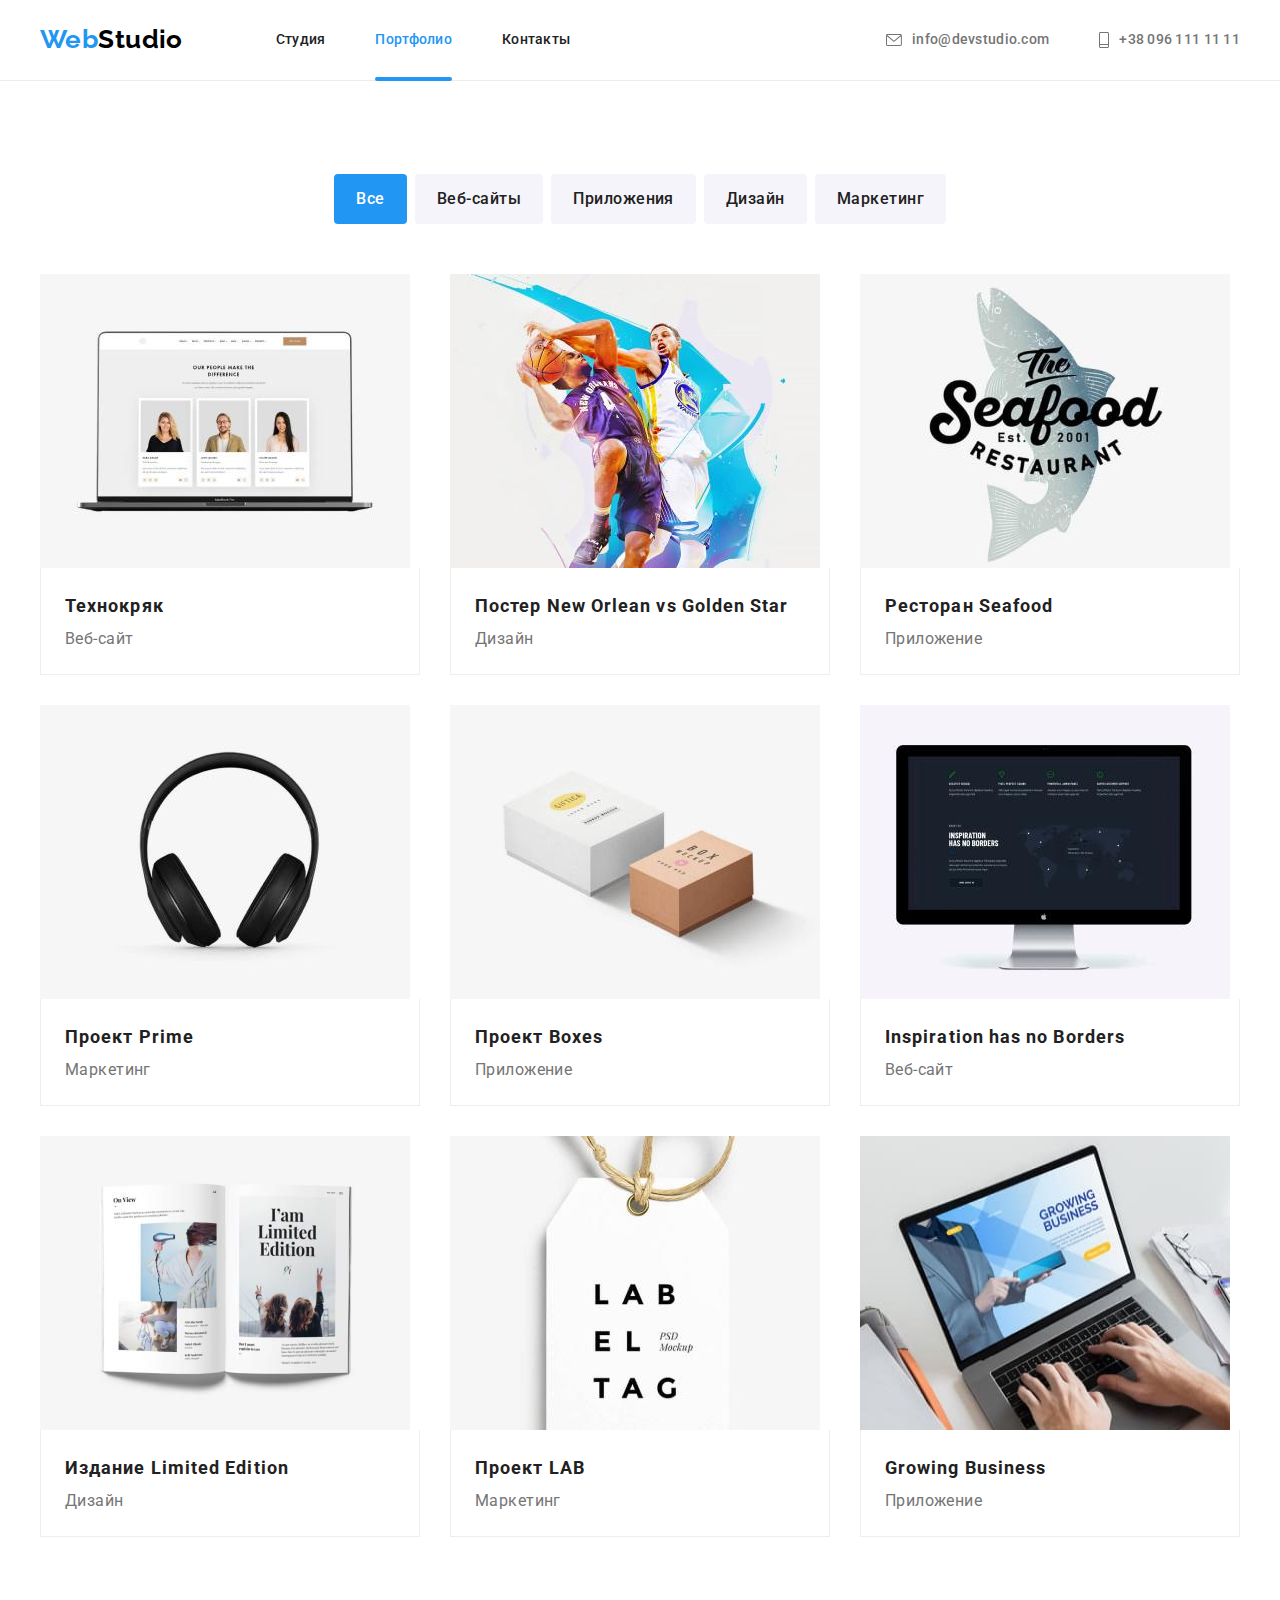
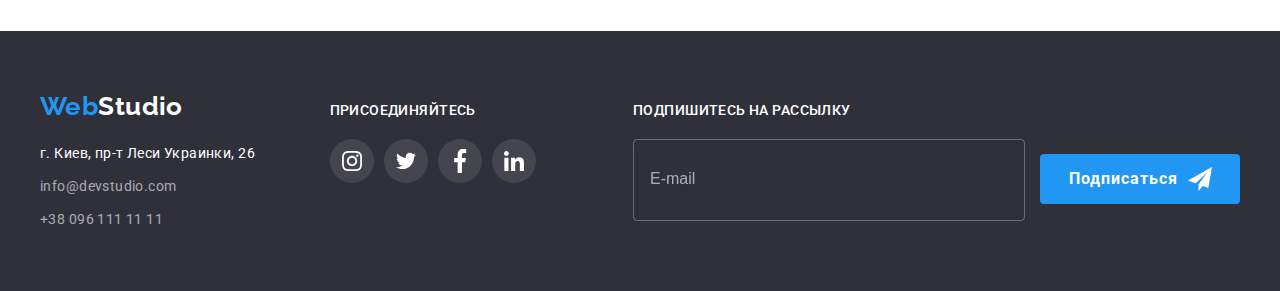
==== portfolio.html @ dfe54114 "add files" ====
<!DOCTYPE html>
<html lang="ru">
  <head>
    <meta charset="UTF-8" />
    <meta http-equiv="X-UA-Compatible" content="IE=edge" />
    <meta name="viewport" content="width=device-width, initial-scale=1.0" />
    <title>Webstudio</title>
    <link rel="preconnect" href="https://fonts.googleapis.com" />
    <link rel="preconnect" href="https://fonts.gstatic.com" crossorigin />
    <link
      href="https://fonts.googleapis.com/css2?family=Raleway:wght@700&family=Roboto:wght@400;500;700;900&display=swap"
      rel="stylesheet"
    />
    <link
      rel="stylesheet"
      href="https://cdnjs.cloudflare.com/ajax/libs/modern-normalize/1.1.0/modern-normalize.min.css"
      integrity="sha512-wpPYUAdjBVSE4KJnH1VR1HeZfpl1ub8YT/NKx4PuQ5NmX2tKuGu6U/JRp5y+Y8XG2tV+wKQpNHVUX03MfMFn9Q=="
      crossorigin="anonymous"
      referrerpolicy="no-referrer"
    />
    <link rel="stylesheet" href="./css/main.min.css "/>
    <!-- <link rel="stylesheet" href="./css/styles.css " /> -->
  </head>
  <body>
    <!-- Шапка сайта -->
    <header class="header">
      <div class="container header__container">
        <nav class="navigation">
          <a class="logo header__logo" href="./index.html" lang="en">
            Web<span class="header__logo--accent-color">Studio</span>
          </a>
          <ul class="navigation__list list">
            <li class="navigation__item">
              <a href="./index.html" class="navigation__link text-link link"
                >Студия
              </a>
            </li>
            <li class="navigation__item">
              <a href="./portfolio.html" class="navigation__link text-link navigation__link--current link"
                >Портфолио</a
              >
            </li>
            <li class="navigation__item">
              <a href="" class="navigation__link text-link link">Контакты</a>
            </li>
          </ul>
        </nav>
        <ul class="contacts">
          <li class="contacts__item">
            <a class="contacts__link text-link link" href="mailto:info@devstudio.com">
              <svg class="contacts__icon" width="16" height="12">
                <use href="./images/icons.svg#icon-leter"></use>
              </svg>
              info@devstudio.com</a
            >
          </li>
          <li class="contacts__item">
            <a href="tel:+380961111111" class="contacts__link text-link link">
              <svg class="contacts__icon" width="10" height="16">
                <use href="./images/icons.svg#icon-phone"></use>
              </svg>
              +38 096 111 11 11
            </a>
          </li>
        </ul>
      </div>
    </header>
    <main>
      <section class="section portfolio">
        <div class="container">
          <ul class="filter list">
            <li class="filter__item">
              <button type="button" class="button button--primary">Все</button>
            </li>
            <li class="filter__item">
              <button type="button" class="button button--secondary">
                Веб-сайты
              </button>
            </li>
            <li class="filter__item">
              <button type="button" class="button button--secondary">
                Приложения
              </button>
            </li>
            <li class="filter__item">
              <button type="button" class="button button--secondary">
                Дизайн
              </button>
            </li>
            <li class="filter__item">
              <button type="button" class="button button--secondary">
                Маркетинг
              </button>
            </li>
          </ul>

          <!-- Примеры работ -->
          <ul class="work-set">
            <li class="work-set__item">
              <a class="work-set__link" href="">
                <div class="work-portfolio work-list-thumb">
                  <img
                    class="work-portfolio__image"
                    src="./images/portfolio/web-site.jpg"
                    alt="Веб-сайт Технокряк"
                    width="370"
                    height="294"
                  />
                  <div class="work-portfolio__overlay">
                    <p class="work-portfolio__overlay_text">
                      Технокряк это современная площадка распространения
                      коронавируса. Компании используют эту платформу для
                      цифрового шпионажа и атак на защищённые сервера
                      конкурентов.
                    </p>
                  </div>
                </div>
                <div class="work-portfolio__meta">
                  <h2 class="work-portfolio__title">Технокряк</h2>
                  <p class="work-portfolio__text">Веб-сайт</p>
                </div>
              </a>
            </li>
            <li class="work-set__item">
              <a class="work-set__link" href="">
                <div class="work-portfolio work-list-thumb">
                  <img
                    class="work-portfolio__image"
                    src="./images/portfolio/poster.jpg"
                    alt="Постер New Orlean vs Golden Star"
                    width="370"
                    height="294"
                  />
                  <div class="work-portfolio__overlay">
                    <p class="work-portfolio__overlay_text">
                      Осень вновь напомнила душе о самом главном, Осень, я опять
                      лишен покоя.
                    </p>
                  </div>
                </div>
                <div class="work-portfolio__meta">
                  <h2 class="work-portfolio__title">
                    Постер <span lang="en">New Orlean vs Golden Star</span>
                  </h2>
                  <p class="work-portfolio__text">Дизайн</p>
                </div>
              </a>
            </li>
            <li class="work-set__item">
              <a href="" class="work-set__link">
                <div class="work-portfolio work-list-thumb">
                  <img
                    class="work-portfolio__image"
                    src="./images/portfolio/restaurant.jpg"
                    alt="Ресторан Seafood"
                    width="370"
                    height="294"
                  />
                  <div class="work-portfolio__overlay">
                    <p class="work-portfolio__overlay_text">
                      — Ты когда-нибудь слушал тишину, Ежик? — Слушал. — И что?
                      — А ничего. Тихо. — А я люблю, когда в тишине что-нибудь
                      шевелится. — Приведи пример, — попросил Ежик. — Ну,
                      например, гром, — сказал Медвежонок.
                    </p>
                  </div>
                </div>
                <div class="work-portfolio__meta">
                  <h2 class="work-portfolio__title">Ресторан Seafood</h2>
                  <p class="work-portfolio__text">Приложение</p>
                </div>
              </a>
            </li>
            <li class="work-set__item">
              <a href="" class="work-set__link">
                <div class="work-portfolio work-list-thumb">
                  <img
                    class="work-portfolio__image"
                    src="./images/portfolio/project-prime.jpg"
                    alt="Проект Prime"
                    width="370"
                    height="294"
                  />
                  <div class="work-portfolio__overlay">
                    <p class="work-portfolio__overlay_text">
                      — А вот и ты! — сказал Медвежонок, однажды проснувшись и
                      увидев на своем крыльце Ежика. — Я. — Где же ты был? —
                      Меня очень долго не было, — сказал Ежик. — Когда
                      пропадаешь, надо заранее предупреждать своих друзей.
                    </p>
                  </div>
                </div>
                <div class="work-portfolio__meta">
                  <h2 class="work-portfolio__title">
                    Проект <span lang="en">Prime</span>
                  </h2>
                  <p class="work-portfolio__text">Маркетинг</p>
                </div>
              </a>
            </li>
            <li class="work-set__item">
              <a href="" class="work-set__link">
                <div class="work-portfolio work-list-thumb">
                  <img
                    class="work-portfolio__image"
                    src="./images/portfolio/project-boxes.jpg"
                    alt="Проект Boxes"
                  />
                  <div class="work-portfolio__overlay">
                    <p class="work-portfolio__overlay_text">
                      — А когда тебя не было, ты где-нибудь был? — Угу. — Где? —
                      Там, — сказал Ежик и махнул лапой. — Далеко? Ежик съежился
                      и закрыл глаза.
                    </p>
                  </div>
                </div>
                <div class="work-portfolio__meta">
                  <h2 class="work-portfolio__title">
                    Проект <span lang="en">Boxes</span>
                  </h2>
                  <p class="work-portfolio__text">Приложение</p>
                </div>
              </a>
            </li>
            <li class="work-set__item">
              <a href="" class="work-set__link">
                <div class="work-portfolio work-list-thumb">
                  <img
                    class="work-portfolio__image"
                    src="./images/portfolio/inspiration-has-no-border.jpg"
                    alt="Inspiration has no Borders"
                    width="370"
                    height="294"
                  />
                  <div class="work-portfolio__overlay">
                    <p class="work-portfolio__overlay_text">
                      — Я очень люблю осенние пасмурные дни, — сказал Ёжик. —
                      Солнышко тускло светит, и так туманно-туманно… — Спокойно,
                      — сказал Медвежонок. — Ага. Будто все остановилось и
                      стоит.
                    </p>
                  </div>
                </div>
                <div class="work-portfolio__meta">
                  <h2 class="work-portfolio__title" lang="en">
                    Inspiration has no Borders
                  </h2>
                  <p class="work-portfolio__text">Веб-сайт</p>
                </div>
              </a>
            </li>
            <li class="work-set__item">
              <a href="" class="work-set__link">
                <div class="work-portfolio work-list-thumb">
                  <img
                    class="work-portfolio__image"
                    src="./images/portfolio/limited-edition.jpg"
                    alt="Издание Limited Edition"
                    width="370"
                    height="294"
                  />
                  <div class="work-portfolio__overlay">
                    <p class="work-portfolio__overlay_text">
                      – А когда я вам больше нравлюсь – утром или вечером? – Мне
                      – утром, – сказал Медвежонок. – А почему? – Тогда впереди
                      целый день...
                    </p>
                  </div>
                </div>
                <div class="work-portfolio__meta">
                  <h2 class="work-portfolio__title">
                    Издание <span lang="en">Limited Edition</span>
                  </h2>
                  <p class="work-portfolio__text">Дизайн</p>
                </div>
              </a>
            </li>
            <li class="work-set__item">
              <a class="work-set__link" href="">
                <div class="work-portfolio work-list-thumb">
                  <img
                    class="work-portfolio__image"
                    src="./images/portfolio/lab.jpg"
                    alt="Проект LAB"
                    width="370"
                    height="294"
                  />
                  <div class="work-portfolio__overlay">
                    <p class="work-portfolio__overlay_text">
                      — Я собрался идти к тебе, — сказал Медвежонок. — А тут
                      прибежал Заяц и говорит, что я лучше всех. — Верно, —
                      сказал Ёжик. — А ты разве не знал?
                    </p>
                  </div>
                </div>
                <div class="work-portfolio__meta">
                  <h2 class="work-portfolio__title">
                    Проект <span lang="en">LAB</span>
                  </h2>
                  <p class="work-portfolio__text">Маркетинг</p>
                </div>
              </a>
            </li>
            <li class="work-set__item">
              <a href="" class="work-set__link"
                ><div class="work-portfolio work-list-thumb">
                  <img
                    class="work-portfolio__image"
                    src="./images/portfolio/gruving-business.jpg"
                    alt="Growing Business"
                    width="370"
                    height="294"
                  />
                  <div class="work-portfolio__overlay">
                    <p class="work-portfolio__overlay_text">
                      Красиво было так, что он время от времени вздрагивал: не
                      снится ли ему все это?
                    </p>
                  </div>
                </div>
                <div class="work-portfolio__meta">
                  <h2 class="work-portfolio__title">Growing Business</h2>
                  <p class="work-portfolio__text">Приложение</p>
                </div>
              </a>
            </li>
          </ul>
        </div>
      </section>
    </main>

     <!--Футер-->
     <footer class="footer">
      <div class="container footer-container">
        <div class="footter__address">
          <a class="logo footer__logo" href="./index.html" lang="en">
            Web<span class="footer__logo--accent-logo">Studio</span>
          </a>
          <address class="address">
            <ul class="address__menu list">
              <li class="address__item">
                <a
                  href="https://www.google.com/maps/place/%D0%B1%D1%83%D0%BB.+%D0%9B%D0%B5%D1%81%D0%B8+%D0%A3%D0%BA%D1%80%D0%B0%D0%B8%D0%BD%D0%BA%D0%B8,+26,+%D0%9A%D0%B8%D0%B5%D0%B2,+02000/@50.4265807,30.5361971,17z/data=!3m1!4b1!4m5!3m4!1s0x40d4cf0e033ecbe9:0x57a4dffefec77da0!8m2!3d50.4265807!4d30.5383858"
                  class="address__link address__link_map"
                  target="_blank"
                  rel="noopener noreferrer"
                >
                  г. Киев, пр-т Леси Украинки, 26</a
                >
              </li>
              <li class="address__item">
                <a href="mailto:info@devstudio.com" class="address__link"
                  >info@devstudio.com
                </a>
              </li>
              <li class="address__item">
                <a href="tel:+380961111111" class="address__link">
                  +38 096 111 11 11
                </a>
              </li>
            </ul>
          </address>
        </div>
        <div class="footer__social-container">
          <p class="footer__title">присоединяйтесь</p>
          <ul class="social-menu list">
            <li class="social-menu__item">
              <a href="" class="social-menu__link social-menu__link_footer">
                <svg
                  class="social-menu__icon social-menu__icon_footer"
                  width="20"
                  height="20"
                >
                  <use href="./images/icons.svg#icon-instagram"></use>
                </svg>
              </a>
            </li>
            <li class="social-menu__item">
              <a href="" class="social-menu__link social-menu__link_footer">
                <svg
                  class="social-menu__icon social-menu__icon_footer"
                  width="20"
                  height="20"
                >
                  <use href="./images/icons.svg#icon-twitter"></use>
                </svg>
              </a>
            </li>
            <li class="social-menu__item">
              <a href="" class="social-menu__link social-menu__link_footer">
                <svg
                  class="social-menu__icon social-menu__icon_footer"
                  width="24"
                  height="24"
                >
                  <use href="./images/icons.svg#icon-facebook"></use>
                </svg>
              </a>
            </li>
            <li class="social-menu__item">
              <a href="" class="social-menu__link social-menu__link_footer">
                <svg
                  class="social-menu__icon social-menu__icon_footer"
                  width="20"
                  height="20"
                >
                  <use href="./images/icons.svg#icon-linkedin"></use>
                </svg>
              </a>
            </li>
          </ul>
        </div>
        <div class="subscribe">
          <p class="footer__title">Подпишитесь на рассылку</p>
          <div class="subscribe__block">
            <form class="subscribe__label" name="e-mail">
              <input
                class="subscribe__input"
                type="email"
                name="email"
                placeholder="E-mail"
              />
              <span class="subscribe__field">
                <button type="submit" class="button button_subscribe">
                  Подписаться
                </button>
                <span class="subscribe__icon"></span>
              </span>
            </form>
          </div>
        </div>
      </div>
    </footer>
  </body>
</html>
---- css/main.min.css ----
:root{--primary-text-color: #757575;--title-text-color: #212121;--accent-color: #2196f3;--hero-but-hover: #188ce8;--logo-black-color: #000000;--logo-bg-white-color: #ffffff;--hero-footer-bg-color: #2f303a;--secondary-bg-color: #f5f4fa;--button-bg-color: #f5f4fa;--work-bg-color: #e5e5e5;--border-header: #ececec;--border-client: #afb1b8;--portfolio-list-item-shadow: 1px 4px 6px rgba(0, 0, 0, 0.16),
      0px 4px 4px rgba(0, 0, 0, 0.06), 0px 1px 1px rgba(0, 0, 0, 0.12);--timing-function: cubic-bezier(0.4, 0, 0.2, 1)}.visually-hidden{position:absolute;width:1px;height:1px;margin:-1px;border:0;padding:0;white-space:nowrap;clip-path:inset(100%);clip:rect(0 0 0 0);overflow:hidden}body{margin:0 auto;padding-top:80px;font-family:Roboto, sans-serif;font-size:14px;letter-spacing:0.03em;color:var(--title-text-color);background-color:var(--logo-bg-white-color)}h1,h2,h3,h4,h5,h6,p,ul{margin:0;padding:0}ul{list-style:none}img{display:block;max-width:100%}.link{text-decoration:none}.container{width:1200px;padding-left:15px;padding-right:15px;margin:0 auto}.section{padding-top:94px;padding-bottom:94px}.logo{font-family:Raleway, sans-serif;font-weight:700;font-size:26px;line-height:1.19;text-decoration:none;color:var(--accent-color)}.button{display:inline-block;font-family:'Roboto';font-weight:700;line-height:1.87;min-width:73px;min-height:50px;font-size:16px;letter-spacing:0.06em;border:transparent;border-radius:4px;text-align:center;cursor:pointer;color:var(--logo-bg-white-color);background-color:var(--accent-color);transition:color 250ms var(--timing-function),background-color 250ms var(--timing-function)}.hero--button,.form--button,.subscribe--button{padding:10px 32px;box-shadow:0px 4px 4px rgba(0,0,0,0.15)}.hero--button:hover,.hero--button:focus{color:var(--logo-bg-white-color);background-color:var(--hero-but-hover)}.button--primary,.button--secondary{padding:6px 22px;font-weight:500;line-height:1.62;letter-spacing:0.03em}.button--primary:hover,.button--primary:focus{box-shadow:0px 3px 1px rgba(0,0,0,0.1),0px 1px 2px rgba(0,0,0,0.08),0px 2px 2px rgba(0,0,0,0.12)}.button--secondary{color:var(--title-text-color);background-color:var(--button-bg-color)}.button--secondary:hover,.button--secondary:focus{color:var(--logo-bg-white-color);background-color:var(--accent-color);box-shadow:0px 3px 1px rgba(0,0,0,0.1),0px 1px 2px rgba(0,0,0,0.08),0px 2px 2px rgba(0,0,0,0.12)}.button_subscribe{padding:10px 62px 10px 29px}.button_subscribe:hover,.button_subscribe:focus{color:var(--logo-bg-white-color);background-color:var(--hero-but-hover)}.text-link{display:block;padding-top:32px;padding-bottom:32px;font-weight:500;font-size:14px;line-height:1.14;letter-spacing:0.02em;color:currentColor;transition:color 250ms var(--timing-function)}.section-title{margin-bottom:50px;font-weight:700;font-size:36px;line-height:1.17;text-align:center}.social-menu{display:flex;justify-content:space-between}.team-social-menu{justify-content:center;margin:0px;padding:0px}.social-menu__item{width:44px;height:44px}.social-menu__item:not(:last-child){margin-right:10px}.social-menu__link{width:100%;height:100%;border-radius:50%;display:flex;align-items:center;justify-content:center;transition:fill 250ms var(--timing-function),background-color 250ms var(--timing-function)}.social-menu__link:hover,.social-menu__link:focus{background-color:var(--accent-color);fill:var(--logo-bg-white-color)}.social-menu__icon{fill:var(--border-client)}.social-menu__link:hover .social-menu__icon,.social-menu__link:focus .social-menu__icon{fill:var(--logo-bg-white-color)}.navigation__link--current{color:var(--accent-color)}.navigation__link--current::after{position:absolute;left:0;bottom:-1px;content:'';width:100%;height:4px;background-color:var(--accent-color);display:block;border-radius:2px}.backdrop{position:fixed;top:0;left:0;width:100%;height:100%;background:rgba(0,0,0,0.2);opacity:1;transition:opacity 250ms var(--timing-function)}.backdrop.is-hidden{opacity:0;pointer-events:none;visibility:hidden;transition:opacity 250ms var(--timing-function),visibility 250ms var(--timing-function)}.backdrop.is-hidden.modal{transform:translate(-50%, -50%) scale(0.7)}.modal{position:absolute;top:50%;left:50%;padding:40px;min-width:528px;min-height:581px;background:var(--logo-bg-white-color);box-shadow:0px 1px 3px rgba(0,0,0,0.12),0px 1px 1px rgba(0,0,0,0.14),0px 2px 1px rgba(0,0,0,0.2);border-radius:4px;transform:translate(-50%, -50%) scale(1);transition:transform 250ms var(--timing-function)}.modal__close-btn{position:absolute;top:8px;right:8px;display:inline-flex;justify-content:center;align-items:center;width:30px;height:30px;background-color:var(--logo-bg-white-color);border-radius:50%;border:1px solid rgba(0,0,0,0.1);cursor:pointer;transition:fill 250ms var(--timing-function)}.modal__close-btn:hover,.modal__close-btn:focus{fill:var(--accent-color)}.modal-form{display:flex;flex-direction:column;margin-left:auto;margin-right:auto}.form-text-title{margin:0 auto 12px;font-weight:700;font-size:20px;line-height:1.17;text-align:center}.modal-form__content{margin-bottom:10px}.modal-form__label{font-family:inherit;font-size:12px;line-height:1.17px;color:var(--primary-text-color)}.form-field-textarea{margin-bottom:20px}.modal-form__wraper{position:relative;display:block;margin-top:4px}.modal-form__input{font-family:inherit;cursor:pointer;width:100%;margin:0;padding:11px 42px;border:1px solid rgba(33,33,33,0.2);border-radius:4px;font-size:16px;transition:outline-color 250ms var(--timing-function)}.modal-form__input:focus{outline-color:var(--accent-color);fill:var(--accent-color)}.modal-form__input:focus ~ .modal-form__icon{outline-color:var(--accent-color);fill:var(--accent-color)}.modal-form__input:not(:placeholder-shown):focus:invalid{outline-color:#ff0000;fill:#ff0000}.modal-form__input:not(:placeholder-shown):focus:invalid ~ .modal-form__icon{outline-color:#ff0000;fill:#ff0000}.modal-form__icon{display:block;width:18px;height:18px;position:absolute;top:50%;left:12px;transform:translateY(-50%);fill:var(--title-text-color);transition:fill 250ms var(--timing-function)}.modal-form-message{width:100%;height:120px;margin-top:4px;padding:12px 16px;resize:none;transition:border-color 250ms var(--timing-function)}.modal-form-message::placeholder{color:rgba(117,117,117,0.5)}.checkbox__label{display:flex;justify-content:center;align-items:center;margin-bottom:30px;font-size:14px;line-height:1.71;letter-spacing:0.03em;color:var(--primary-text-color);cursor:pointer}.checkbox__label::before{display:block;content:'';width:16px;height:15px;margin-right:7px;cursor:pointer;border:1px solid var(--primary-text-color);border-radius:2px}.checkbox__input:checked+.checkbox__label::before{border:none;background-image:url(../images/icon-check.svg)}.checkbox__input:focus+.checkbox__label::before{outline:1px solid var(--accent-color)}.form--button{align-self:center}.footer__title{margin-bottom:20px;font-weight:500;font-size:14px;line-height:1.14;text-transform:uppercase;color:var(--logo-bg-white-color)}.header{position:fixed;width:100%;min-height:80px;top:0;left:0;z-index:1;background-color:var(--logo-bg-white-color);border-bottom:1px solid;border-color:var(--border-header)}.header__container{display:flex;align-items:center}.header__logo{padding-top:24px;padding-bottom:25px;margin-right:93px}.header__logo--accent-color{color:var(--logo-black-color)}.navigation{display:flex;align-items:center;margin-right:auto}.navigation__list{display:flex}.navigation__item:not(:last-child){margin-right:50px}.navigation__link{position:relative}.navigation__link:hover,.navigation__link:focus{color:var(--accent-color)}.contacts{display:flex}.contacts__item:not(:last-child){margin-right:50px}.contacts__link{display:inline-flex;align-items:center;color:var(--primary-text-color);text-decoration:none}.contacts__link:hover,.contacts__link:focus{color:var(--accent-color)}.contacts__icon{margin-right:10px;fill:var(--primary-text-color);vertical-align:middle;transition:fill 250ms var(--timing-function)}.contacts__link:hover .contacts__icon,.contacts__link:focus .contacts__icon{fill:var(--accent-color)}.hero{display:flex;flex-direction:column;padding-top:200px;padding-bottom:200px;margin-top:0;min-height:600px;text-align:center;background-color:var(--hero-footer-bg-color)}.hero--overlay{max-width:1600px;margin-left:auto;margin-right:auto;height:600px;background-image:linear-gradient(to right, rgba(47,48,58,0.4), rgba(47,48,58,0.4)),url("../images/./background-images/team.jpg");background-repeat:no-repeat;background-position:center;background-size:cover}.hero__title{width:696px;min-height:120px;margin:0 auto 30px auto;color:var(--logo-bg-white-color);font-weight:900;font-size:44px;line-height:1.5;letter-spacing:0.06em;text-transform:uppercase}.features{padding-bottom:0}.features__menu{display:flex;justify-content:center;padding:0}.features__item{width:270px}.features__item:not(:last-child){margin-right:30px}.features__icon{display:flex;height:120px;margin-bottom:30px;background:var(--button-bg-color);border-radius:4px;justify-content:center;align-items:center}.features__title{margin-bottom:10px;font-weight:700;line-height:1.17;text-transform:uppercase}.features__submit{line-height:1.71;color:var(--primary-text-color)}.image-set{display:flex;text-align:center;margin:0px -30px 0px 0px;padding:0px}.image-set__item{position:relative;z-index:-1}.image-set__item:not(:last-child){margin-right:30px}.image-set__title{position:absolute;bottom:0;display:flex;align-items:center;justify-content:center;width:370px;height:70px;background-color:rgba(47,48,58,0.8)}.image-set__background{font-size:14px;font-weight:700;line-height:1.14;text-transform:uppercase;color:var(--logo-bg-white-color)}.team{background-color:var(--secondary-bg-color)}.team__menu{display:flex;margin-left:-30px;margin-bottom:-30px}.team__item{flex-basis:calc(100% / 4 - 30px);margin-left:30px;margin-bottom:30px;background-color:var(--logo-bg-white-color);width:270px;border-radius:0px 0px 4px 4px;box-shadow:0px 1px 3px rgba(0,0,0,0.12),0px 1px 1px rgba(0,0,0,0.14),0px 2px 1px rgba(0,0,0,0.2)}.team__member{padding-top:30px;padding-bottom:30px}.team__heading{margin-bottom:10px;font-weight:500;font-size:16px;line-height:1.19;text-align:center;color:var(--title-text-color)}.team__position{font-size:16px;line-height:1.19;color:var(--primary-text-color);margin:0;margin-bottom:16px;text-align:center}.clients__title{margin-bottom:50px}.clients__menu{display:flex;justify-content:space-between;margin:0px;padding:0px}.clients__item{display:block;flex-basis:calc(100% / 6 - 30px)}.clients__link{display:flex;justify-content:center;align-items:center;width:170px;height:92px;border:1px solid var(--border-client);border-radius:4px;transition:color 250ms var(--timing-function),border-color 250ms var(--timing-function)}.clients__link:hover,.clients__link:focus{color:var(--accent-color);border-color:var(--accent-color)}.clients__item:not(:last-child){margin-right:30px}.clients__icon{fill:var(--border-client);transition:fill 250ms var(--timing-function)}.clients__link:hover .clients__icon,.clients__link:focus .clients__icon{fill:var(--accent-color)}.footer{padding-top:60px;padding-bottom:60px;background-color:var(--hero-footer-bg-color)}.footer-container{display:flex;align-items:baseline;justify-content:space-between}.footter__address{margin-right:70px}.footer__logo{display:block;color:var(--accent-color);margin-bottom:20px}.footer__logo--accent-logo{color:var(--logo-bg-white-color)}.address{font-style:normal;font-size:14px;line-height:1.71}.address__item:not(:last-child){margin-bottom:9px}.address__link{text-decoration:none;color:rgba(255,255,255,0.6);transition:color 250ms var(--timing-function)}.address__link:hover,.address__link:focus{color:var(--accent-color)}.address__link_map{color:var(--logo-bg-white-color)}.address__link_map:hover,.address__link_map:focus{color:var(--accent-color)}.footer__social-container{margin-right:93px;display:block;width:206px;height:80px}.social-menu__link_footer{background:rgba(255,255,255,0.1);transition:background-color 250ms var(--timing-function)}.social-menu__link_footer:hover,.social-menu__link_footer:focus{background-color:var(--accent-color)}.social-menu__icon_footer{fill:var(--logo-bg-white-color)}.subscribe__block{margin-right:auto;margin-left:auto}.subscribe__input{padding:15px 16px;width:358px;height:50px;margin-right:12px;border:1px solid rgba(255,255,255,0.3);border-radius:4px;filter:drop-shadow(0px 4px 4px rgba(0,0,0,0.15));background-color:inherit;color:var(--logo-bg-white-color)}.subscribe__input::placeholder{font-size:16px;line-height:calc(20 / 16);color:rgba(255,255,255,0.6)}.subscribe__input:focus{outline-color:var(--accent-color)}.subscribe__input:not(:placeholder-shown):focus:invalid{outline-color:#ff0000}.subscribe__field{position:relative}.button_subscribe{padding:10px 62px 10px 29px}.button_subscribe:hover,.button_subscribe:focus{color:var(--logo-bg-white-color);background-color:var(--hero-but-hover)}.subscribe__icon{position:absolute;top:50%;right:28px;transform:translateY(-50%);display:block;content:'';width:24px;height:24px;background-image:url(../images/icon-send.svg);cursor:pointer}.filter{display:flex;justify-content:center;margin-bottom:50px;list-style:none}.filter__item:not(:last-child){margin-right:8px}.work-set{display:flex;flex-wrap:wrap;margin-left:-30px;margin-bottom:-30px;list-style:none;transition:outline 250ms var(--timing-function),box-shadow 250ms var(--timing-function)}.work-set__item{flex-basis:calc(100% / 3 - 30px);margin-left:30px;margin-bottom:30px;list-style:none}.work-set__link{display:block;text-decoration:none;transition:box-shadow 250ms var(--timing-function)}.work-set__link:hover,.work-set__link:focus{box-shadow:var(--portfolio-list-item-shadow);outline:1px solid #eeeeee}.work-list-thumb{position:relative;overflow:hidden}.work-portfolio__overlay{display:flex;position:absolute;top:100%;width:100%;height:100%;align-items:center;background:rgba(33,150,243,0.9);visibility:hidden;pointer-events:none;transform:translateY(0);transition:transform 250ms var(--timing-function),visibility 250ms var(--timing-function)}.work-set__link:hover .work-portfolio__overlay,.work-set__link:focus .work-portfolio__overlay{transform:translateY(-100%);visibility:visible;pointer-events:auto}.work-portfolio__overlay_text{padding:63px 24px;font-size:18px;line-height:1.56;color:var(--logo-bg-white-color)}.work-portfolio__meta{padding:20px 24px;border-left:1px solid #eeeeee;border-right:1px solid #eeeeee;border-bottom:1px solid #eeeeee}.work-portfolio__title{color:var(--title-text-color);font-weight:700;font-size:18px;line-height:2;letter-spacing:0.06em}.work-portfolio__text{font-size:16px;line-height:1.87;color:var(--primary-text-color)}
/*# sourceMappingURL=main.min.css.map */
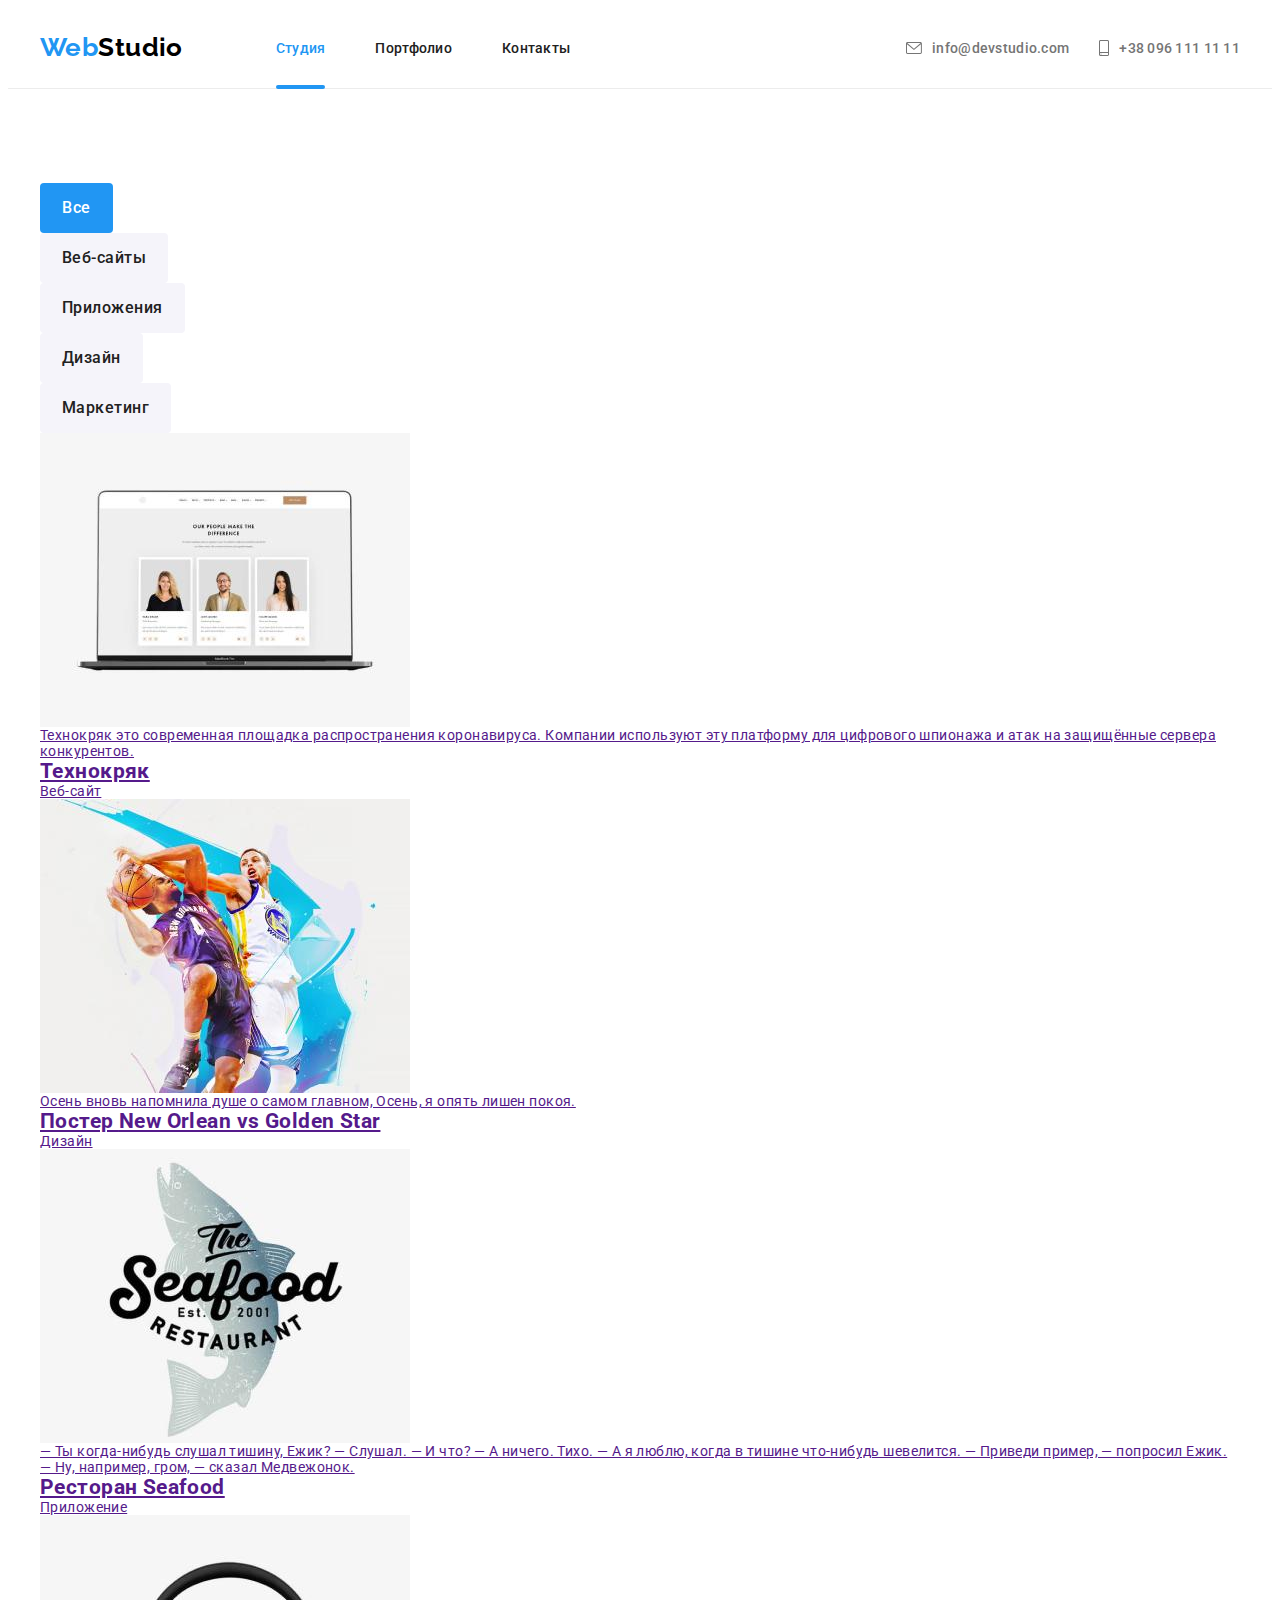
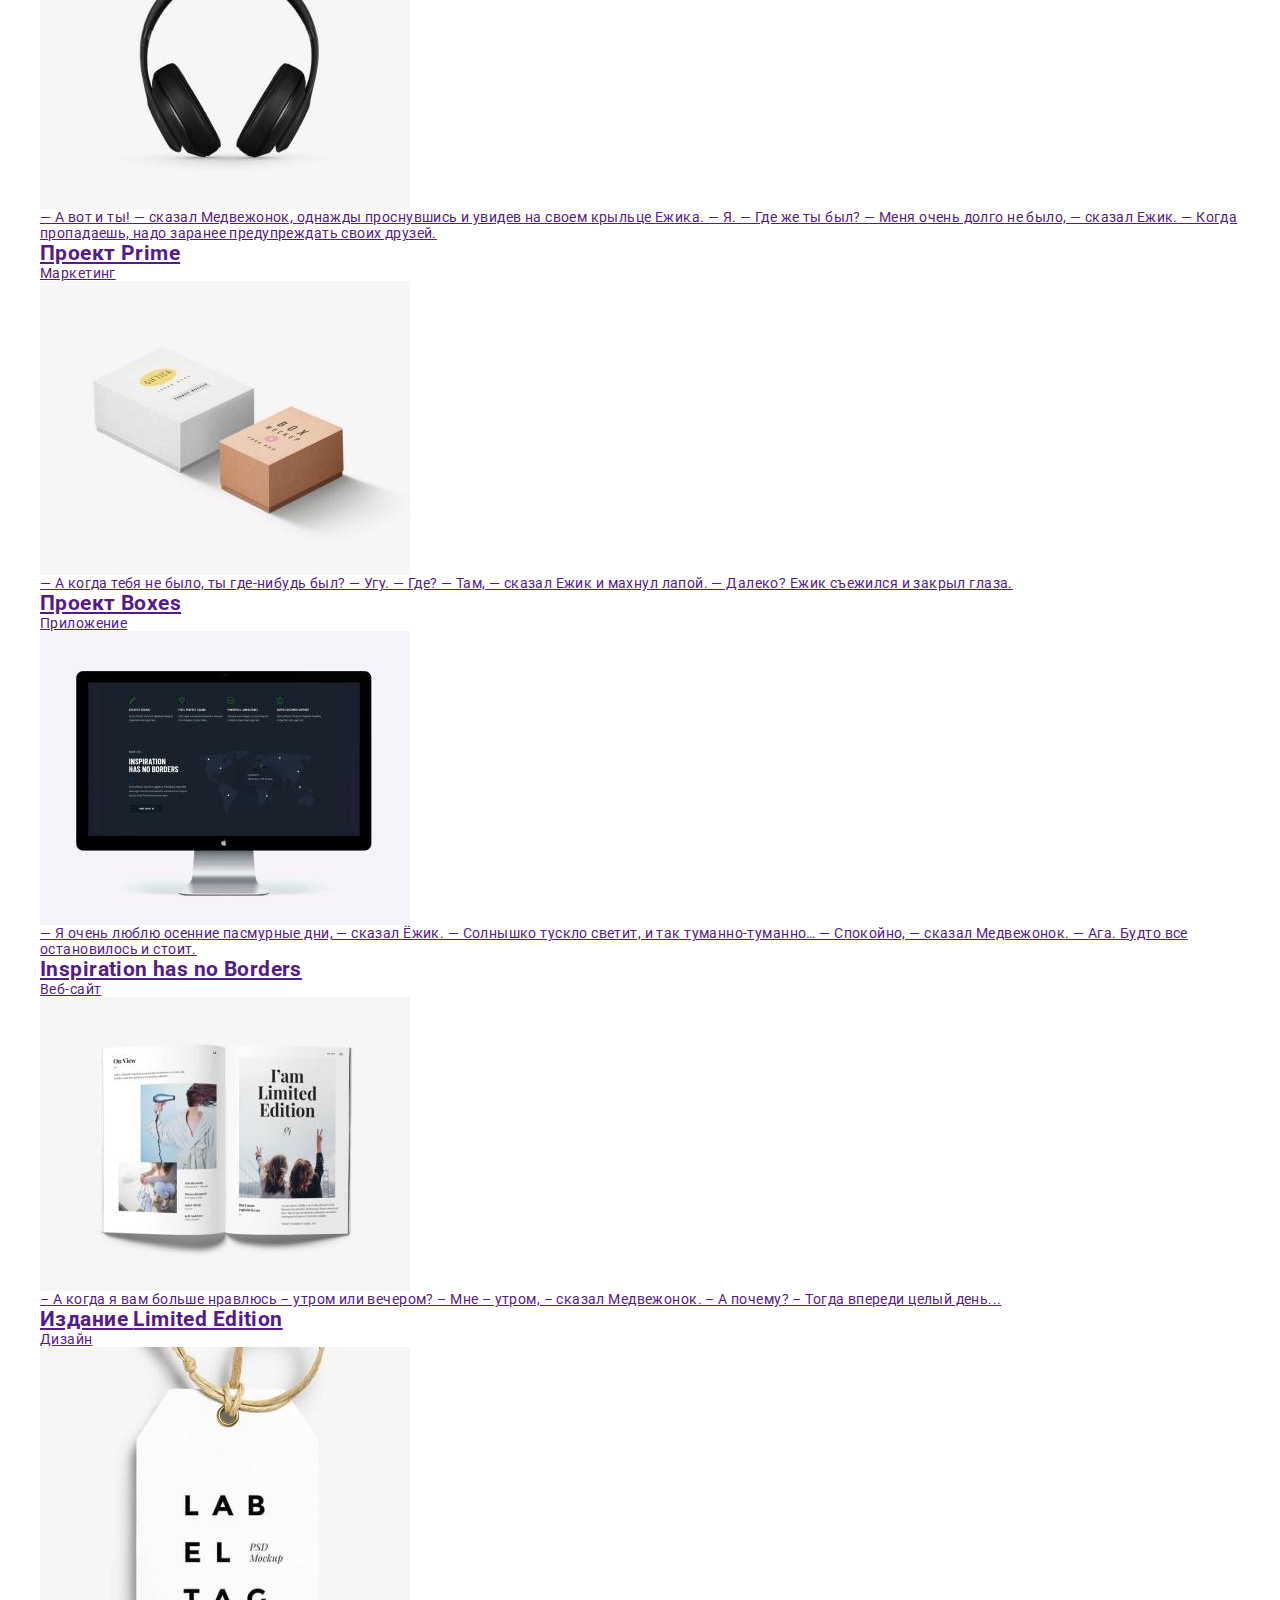
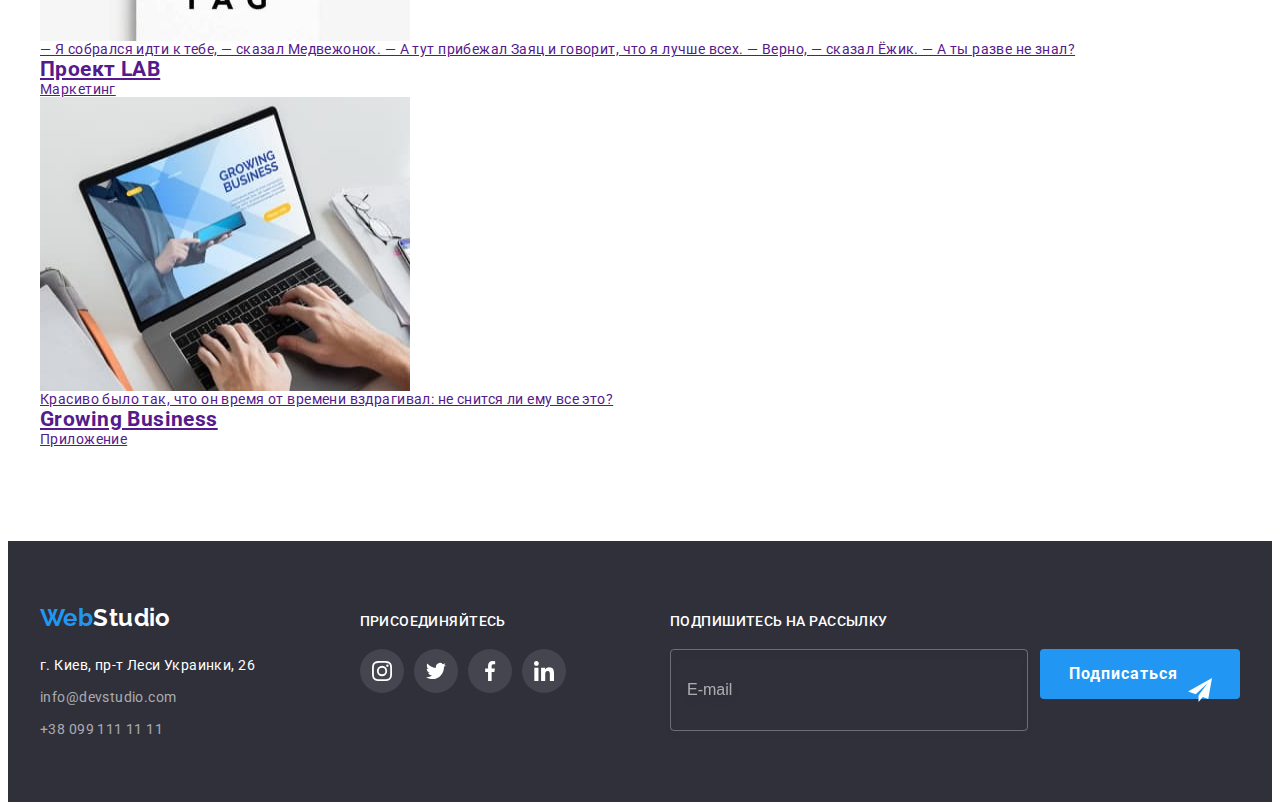
==== commit a0e6442d: "add apaptive for footer" ====
--- a/portfolio.html
+++ b/portfolio.html
@@ -18,25 +18,28 @@
       crossorigin="anonymous"
       referrerpolicy="no-referrer"
     />
-    <link rel="stylesheet" href="./css/main.min.css "/>
+    <link rel="stylesheet" href="./css/main.min.css " />
     <!-- <link rel="stylesheet" href="./css/styles.css " /> -->
   </head>
   <body>
     <!-- Шапка сайта -->
     <header class="header">
-      <div class="container header__container">
+      <div class="container header-container">
+        <a class="logo header__logo link" href="./index.html" lang="en">
+          <span class="logo--accent-color">Web</span>Studio
+        </a>
+
         <nav class="navigation">
-          <a class="logo header__logo" href="./index.html" lang="en">
-            Web<span class="header__logo--accent-color">Studio</span>
-          </a>
           <ul class="navigation__list list">
             <li class="navigation__item">
-              <a href="./index.html" class="navigation__link text-link link"
+              <a
+                href="./index.html"
+                class="navigation__link current text-link link"
                 >Студия
               </a>
             </li>
             <li class="navigation__item">
-              <a href="./portfolio.html" class="navigation__link text-link navigation__link--current link"
+              <a href="./portfolio.html" class="navigation__link text-link link"
                 >Портфолио</a
               >
             </li>
@@ -46,23 +49,100 @@
           </ul>
         </nav>
         <ul class="contacts">
-          <li class="contacts__item">
-            <a class="contacts__link text-link link" href="mailto:info@devstudio.com">
-              <svg class="contacts__icon" width="16" height="12">
-                <use href="./images/icons.svg#icon-leter"></use>
+          <li class="contacts__item link">
+            <a
+              class="contacts__link text-link"
+              href="mailto:info@devstudio.com"
+            >
+              <svg class="contacts__icon leter" width="16" height="12">
+                <use href="./images/icons.svg#leter"></use>
               </svg>
               info@devstudio.com</a
             >
           </li>
-          <li class="contacts__item">
-            <a href="tel:+380961111111" class="contacts__link text-link link">
-              <svg class="contacts__icon" width="10" height="16">
-                <use href="./images/icons.svg#icon-phone"></use>
+          <li class="contacts__item link">
+            <a href="tel:+380961111111" class="contacts__link text-link">
+              <svg class="contacts__icon smartphone" width="10" height="16">
+                <use href="./images/icons.svg#smartphone"></use>
               </svg>
               +38 096 111 11 11
             </a>
           </li>
         </ul>
+        <!-- Мобильное меню -->
+        <button class="menu-toggle burger-menu" data-menu-open>
+          <svg
+            class="menu-toggle__icon"
+            aria-label="Переключатель мобильного меню"
+            height="40px"
+            width="40px"
+          >
+            <use href="./images/icons.svg#open-menu-mobile"></use>
+          </svg>
+        </button>
+      </div>
+      <div class="mobile-menu" data-menu>
+        <div class="mobile-menu__container">
+          <button class="menu-toggle close-btn" data-menu-close>
+            <svg class="menu-toggle__icon">
+              <use href="./images/icons.svg#close-menu-mobile"></use>
+            </svg>
+          </button>
+          <div class="mobile-menu__navigation">
+            <ul class="mobile-menu__list list">
+              <li class="mobile-menu__item">
+                <a
+                  href="index.html"
+                  class="mobile-menu__link mobile-menu__link--active link"
+                  >Студия</a
+                >
+              </li>
+              <li class="mobile-menu__item">
+                <a href="portfolio.html" class="mobile-menu__link link"
+                  >Портфолио</a
+                >
+              </li>
+              <li class="mobile-menu__item">
+                <a href="" class="mobile-menu__link link">Контакты</a>
+              </li>
+            </ul>
+          </div>
+          <div class="mobile-menu__contacts">
+            <ul class="mobile-contacts list">
+              <li class="mobile-contacts__item">
+                <a
+                  href="tel:+380961111111"
+                  class="
+                    mobile-contacts__link mobile-contacts__link--markout
+                    link
+                  "
+                  >+38 096 111 11 11</a
+                >
+              </li>
+              <li class="mobile-contacts__item">
+                <a
+                  href="mailto:info@devstudio.com"
+                  class="mobile-contacts__link link"
+                  >info@devstudio.com</a
+                >
+              </li>
+            </ul>
+            <ul class="mobile-social list">
+              <li class="mobile-social__item">
+                <a href="" class="mobile-social__link link">Instagram</a>
+              </li>
+              <li class="mobile-social__item">
+                <a href="" class="mobile-social__link link">Twitter</a>
+              </li>
+              <li class="mobile-social__item">
+                <a href="" class="mobile-social__link link">Facebook</a>
+              </li>
+              <li class="mobile-social__item">
+                <a href="" class="mobile-social__link link">LinkedIn</a>
+              </li>
+            </ul>
+          </div>
+        </div>
       </div>
     </header>
     <main>
@@ -329,12 +409,12 @@
       </section>
     </main>
 
-     <!--Футер-->
-     <footer class="footer">
+    <!--Футер-->
+    <footer class="footer">
       <div class="container footer-container">
-        <div class="footter__address">
+        <div class="footer__address">
           <a class="logo footer__logo" href="./index.html" lang="en">
-            Web<span class="footer__logo--accent-logo">Studio</span>
+            <span class="footer__logo--accent-logo">Web</span>Studio
           </a>
           <address class="address">
             <ul class="address__menu list">
@@ -355,7 +435,7 @@
               </li>
               <li class="address__item">
                 <a href="tel:+380961111111" class="address__link">
-                  +38 096 111 11 11
+                  +38 099 111 11 11
                 </a>
               </li>
             </ul>
@@ -363,7 +443,7 @@
         </div>
         <div class="footer__social-container">
           <p class="footer__title">присоединяйтесь</p>
-          <ul class="social-menu list">
+          <ul class="social-menu footer-social__list list">
             <li class="social-menu__item">
               <a href="" class="social-menu__link social-menu__link_footer">
                 <svg
@@ -371,7 +451,7 @@
                   width="20"
                   height="20"
                 >
-                  <use href="./images/icons.svg#icon-instagram"></use>
+                  <use href="./images/icons.svg#instagram"></use>
                 </svg>
               </a>
             </li>
@@ -382,7 +462,7 @@
                   width="20"
                   height="20"
                 >
-                  <use href="./images/icons.svg#icon-twitter"></use>
+                  <use href="./images/icons.svg#twitter"></use>
                 </svg>
               </a>
             </li>
@@ -393,7 +473,7 @@
                   width="24"
                   height="24"
                 >
-                  <use href="./images/icons.svg#icon-facebook"></use>
+                  <use href="./images/icons.svg#facebook"></use>
                 </svg>
               </a>
             </li>
@@ -404,7 +484,7 @@
                   width="20"
                   height="20"
                 >
-                  <use href="./images/icons.svg#icon-linkedin"></use>
+                  <use href="./images/icons.svg#linkedin"></use>
                 </svg>
               </a>
             </li>
--- a/css/main.min.css
+++ b/css/main.min.css
@@ -1,3 +1,7 @@
-:root{--primary-text-color: #757575;--title-text-color: #212121;--accent-color: #2196f3;--hero-but-hover: #188ce8;--logo-black-color: #000000;--logo-bg-white-color: #ffffff;--hero-footer-bg-color: #2f303a;--secondary-bg-color: #f5f4fa;--button-bg-color: #f5f4fa;--work-bg-color: #e5e5e5;--border-header: #ececec;--border-client: #afb1b8;--portfolio-list-item-shadow: 1px 4px 6px rgba(0, 0, 0, 0.16),
-      0px 4px 4px rgba(0, 0, 0, 0.06), 0px 1px 1px rgba(0, 0, 0, 0.12);--timing-function: cubic-bezier(0.4, 0, 0.2, 1)}.visually-hidden{position:absolute;width:1px;height:1px;margin:-1px;border:0;padding:0;white-space:nowrap;clip-path:inset(100%);clip:rect(0 0 0 0);overflow:hidden}body{margin:0 auto;padding-top:80px;font-family:Roboto, sans-serif;font-size:14px;letter-spacing:0.03em;color:var(--title-text-color);background-color:var(--logo-bg-white-color)}h1,h2,h3,h4,h5,h6,p,ul{margin:0;padding:0}ul{list-style:none}img{display:block;max-width:100%}.link{text-decoration:none}.container{width:1200px;padding-left:15px;padding-right:15px;margin:0 auto}.section{padding-top:94px;padding-bottom:94px}.logo{font-family:Raleway, sans-serif;font-weight:700;font-size:26px;line-height:1.19;text-decoration:none;color:var(--accent-color)}.button{display:inline-block;font-family:'Roboto';font-weight:700;line-height:1.87;min-width:73px;min-height:50px;font-size:16px;letter-spacing:0.06em;border:transparent;border-radius:4px;text-align:center;cursor:pointer;color:var(--logo-bg-white-color);background-color:var(--accent-color);transition:color 250ms var(--timing-function),background-color 250ms var(--timing-function)}.hero--button,.form--button,.subscribe--button{padding:10px 32px;box-shadow:0px 4px 4px rgba(0,0,0,0.15)}.hero--button:hover,.hero--button:focus{color:var(--logo-bg-white-color);background-color:var(--hero-but-hover)}.button--primary,.button--secondary{padding:6px 22px;font-weight:500;line-height:1.62;letter-spacing:0.03em}.button--primary:hover,.button--primary:focus{box-shadow:0px 3px 1px rgba(0,0,0,0.1),0px 1px 2px rgba(0,0,0,0.08),0px 2px 2px rgba(0,0,0,0.12)}.button--secondary{color:var(--title-text-color);background-color:var(--button-bg-color)}.button--secondary:hover,.button--secondary:focus{color:var(--logo-bg-white-color);background-color:var(--accent-color);box-shadow:0px 3px 1px rgba(0,0,0,0.1),0px 1px 2px rgba(0,0,0,0.08),0px 2px 2px rgba(0,0,0,0.12)}.button_subscribe{padding:10px 62px 10px 29px}.button_subscribe:hover,.button_subscribe:focus{color:var(--logo-bg-white-color);background-color:var(--hero-but-hover)}.text-link{display:block;padding-top:32px;padding-bottom:32px;font-weight:500;font-size:14px;line-height:1.14;letter-spacing:0.02em;color:currentColor;transition:color 250ms var(--timing-function)}.section-title{margin-bottom:50px;font-weight:700;font-size:36px;line-height:1.17;text-align:center}.social-menu{display:flex;justify-content:space-between}.team-social-menu{justify-content:center;margin:0px;padding:0px}.social-menu__item{width:44px;height:44px}.social-menu__item:not(:last-child){margin-right:10px}.social-menu__link{width:100%;height:100%;border-radius:50%;display:flex;align-items:center;justify-content:center;transition:fill 250ms var(--timing-function),background-color 250ms var(--timing-function)}.social-menu__link:hover,.social-menu__link:focus{background-color:var(--accent-color);fill:var(--logo-bg-white-color)}.social-menu__icon{fill:var(--border-client)}.social-menu__link:hover .social-menu__icon,.social-menu__link:focus .social-menu__icon{fill:var(--logo-bg-white-color)}.navigation__link--current{color:var(--accent-color)}.navigation__link--current::after{position:absolute;left:0;bottom:-1px;content:'';width:100%;height:4px;background-color:var(--accent-color);display:block;border-radius:2px}.backdrop{position:fixed;top:0;left:0;width:100%;height:100%;background:rgba(0,0,0,0.2);opacity:1;transition:opacity 250ms var(--timing-function)}.backdrop.is-hidden{opacity:0;pointer-events:none;visibility:hidden;transition:opacity 250ms var(--timing-function),visibility 250ms var(--timing-function)}.backdrop.is-hidden.modal{transform:translate(-50%, -50%) scale(0.7)}.modal{position:absolute;top:50%;left:50%;padding:40px;min-width:528px;min-height:581px;background:var(--logo-bg-white-color);box-shadow:0px 1px 3px rgba(0,0,0,0.12),0px 1px 1px rgba(0,0,0,0.14),0px 2px 1px rgba(0,0,0,0.2);border-radius:4px;transform:translate(-50%, -50%) scale(1);transition:transform 250ms var(--timing-function)}.modal__close-btn{position:absolute;top:8px;right:8px;display:inline-flex;justify-content:center;align-items:center;width:30px;height:30px;background-color:var(--logo-bg-white-color);border-radius:50%;border:1px solid rgba(0,0,0,0.1);cursor:pointer;transition:fill 250ms var(--timing-function)}.modal__close-btn:hover,.modal__close-btn:focus{fill:var(--accent-color)}.modal-form{display:flex;flex-direction:column;margin-left:auto;margin-right:auto}.form-text-title{margin:0 auto 12px;font-weight:700;font-size:20px;line-height:1.17;text-align:center}.modal-form__content{margin-bottom:10px}.modal-form__label{font-family:inherit;font-size:12px;line-height:1.17px;color:var(--primary-text-color)}.form-field-textarea{margin-bottom:20px}.modal-form__wraper{position:relative;display:block;margin-top:4px}.modal-form__input{font-family:inherit;cursor:pointer;width:100%;margin:0;padding:11px 42px;border:1px solid rgba(33,33,33,0.2);border-radius:4px;font-size:16px;transition:outline-color 250ms var(--timing-function)}.modal-form__input:focus{outline-color:var(--accent-color);fill:var(--accent-color)}.modal-form__input:focus ~ .modal-form__icon{outline-color:var(--accent-color);fill:var(--accent-color)}.modal-form__input:not(:placeholder-shown):focus:invalid{outline-color:#ff0000;fill:#ff0000}.modal-form__input:not(:placeholder-shown):focus:invalid ~ .modal-form__icon{outline-color:#ff0000;fill:#ff0000}.modal-form__icon{display:block;width:18px;height:18px;position:absolute;top:50%;left:12px;transform:translateY(-50%);fill:var(--title-text-color);transition:fill 250ms var(--timing-function)}.modal-form-message{width:100%;height:120px;margin-top:4px;padding:12px 16px;resize:none;transition:border-color 250ms var(--timing-function)}.modal-form-message::placeholder{color:rgba(117,117,117,0.5)}.checkbox__label{display:flex;justify-content:center;align-items:center;margin-bottom:30px;font-size:14px;line-height:1.71;letter-spacing:0.03em;color:var(--primary-text-color);cursor:pointer}.checkbox__label::before{display:block;content:'';width:16px;height:15px;margin-right:7px;cursor:pointer;border:1px solid var(--primary-text-color);border-radius:2px}.checkbox__input:checked+.checkbox__label::before{border:none;background-image:url(../images/icon-check.svg)}.checkbox__input:focus+.checkbox__label::before{outline:1px solid var(--accent-color)}.form--button{align-self:center}.footer__title{margin-bottom:20px;font-weight:500;font-size:14px;line-height:1.14;text-transform:uppercase;color:var(--logo-bg-white-color)}.header{position:fixed;width:100%;min-height:80px;top:0;left:0;z-index:1;background-color:var(--logo-bg-white-color);border-bottom:1px solid;border-color:var(--border-header)}.header__container{display:flex;align-items:center}.header__logo{padding-top:24px;padding-bottom:25px;margin-right:93px}.header__logo--accent-color{color:var(--logo-black-color)}.navigation{display:flex;align-items:center;margin-right:auto}.navigation__list{display:flex}.navigation__item:not(:last-child){margin-right:50px}.navigation__link{position:relative}.navigation__link:hover,.navigation__link:focus{color:var(--accent-color)}.contacts{display:flex}.contacts__item:not(:last-child){margin-right:50px}.contacts__link{display:inline-flex;align-items:center;color:var(--primary-text-color);text-decoration:none}.contacts__link:hover,.contacts__link:focus{color:var(--accent-color)}.contacts__icon{margin-right:10px;fill:var(--primary-text-color);vertical-align:middle;transition:fill 250ms var(--timing-function)}.contacts__link:hover .contacts__icon,.contacts__link:focus .contacts__icon{fill:var(--accent-color)}.hero{display:flex;flex-direction:column;padding-top:200px;padding-bottom:200px;margin-top:0;min-height:600px;text-align:center;background-color:var(--hero-footer-bg-color)}.hero--overlay{max-width:1600px;margin-left:auto;margin-right:auto;height:600px;background-image:linear-gradient(to right, rgba(47,48,58,0.4), rgba(47,48,58,0.4)),url("../images/./background-images/team.jpg");background-repeat:no-repeat;background-position:center;background-size:cover}.hero__title{width:696px;min-height:120px;margin:0 auto 30px auto;color:var(--logo-bg-white-color);font-weight:900;font-size:44px;line-height:1.5;letter-spacing:0.06em;text-transform:uppercase}.features{padding-bottom:0}.features__menu{display:flex;justify-content:center;padding:0}.features__item{width:270px}.features__item:not(:last-child){margin-right:30px}.features__icon{display:flex;height:120px;margin-bottom:30px;background:var(--button-bg-color);border-radius:4px;justify-content:center;align-items:center}.features__title{margin-bottom:10px;font-weight:700;line-height:1.17;text-transform:uppercase}.features__submit{line-height:1.71;color:var(--primary-text-color)}.image-set{display:flex;text-align:center;margin:0px -30px 0px 0px;padding:0px}.image-set__item{position:relative;z-index:-1}.image-set__item:not(:last-child){margin-right:30px}.image-set__title{position:absolute;bottom:0;display:flex;align-items:center;justify-content:center;width:370px;height:70px;background-color:rgba(47,48,58,0.8)}.image-set__background{font-size:14px;font-weight:700;line-height:1.14;text-transform:uppercase;color:var(--logo-bg-white-color)}.team{background-color:var(--secondary-bg-color)}.team__menu{display:flex;margin-left:-30px;margin-bottom:-30px}.team__item{flex-basis:calc(100% / 4 - 30px);margin-left:30px;margin-bottom:30px;background-color:var(--logo-bg-white-color);width:270px;border-radius:0px 0px 4px 4px;box-shadow:0px 1px 3px rgba(0,0,0,0.12),0px 1px 1px rgba(0,0,0,0.14),0px 2px 1px rgba(0,0,0,0.2)}.team__member{padding-top:30px;padding-bottom:30px}.team__heading{margin-bottom:10px;font-weight:500;font-size:16px;line-height:1.19;text-align:center;color:var(--title-text-color)}.team__position{font-size:16px;line-height:1.19;color:var(--primary-text-color);margin:0;margin-bottom:16px;text-align:center}.clients__title{margin-bottom:50px}.clients__menu{display:flex;justify-content:space-between;margin:0px;padding:0px}.clients__item{display:block;flex-basis:calc(100% / 6 - 30px)}.clients__link{display:flex;justify-content:center;align-items:center;width:170px;height:92px;border:1px solid var(--border-client);border-radius:4px;transition:color 250ms var(--timing-function),border-color 250ms var(--timing-function)}.clients__link:hover,.clients__link:focus{color:var(--accent-color);border-color:var(--accent-color)}.clients__item:not(:last-child){margin-right:30px}.clients__icon{fill:var(--border-client);transition:fill 250ms var(--timing-function)}.clients__link:hover .clients__icon,.clients__link:focus .clients__icon{fill:var(--accent-color)}.footer{padding-top:60px;padding-bottom:60px;background-color:var(--hero-footer-bg-color)}.footer-container{display:flex;align-items:baseline;justify-content:space-between}.footter__address{margin-right:70px}.footer__logo{display:block;color:var(--accent-color);margin-bottom:20px}.footer__logo--accent-logo{color:var(--logo-bg-white-color)}.address{font-style:normal;font-size:14px;line-height:1.71}.address__item:not(:last-child){margin-bottom:9px}.address__link{text-decoration:none;color:rgba(255,255,255,0.6);transition:color 250ms var(--timing-function)}.address__link:hover,.address__link:focus{color:var(--accent-color)}.address__link_map{color:var(--logo-bg-white-color)}.address__link_map:hover,.address__link_map:focus{color:var(--accent-color)}.footer__social-container{margin-right:93px;display:block;width:206px;height:80px}.social-menu__link_footer{background:rgba(255,255,255,0.1);transition:background-color 250ms var(--timing-function)}.social-menu__link_footer:hover,.social-menu__link_footer:focus{background-color:var(--accent-color)}.social-menu__icon_footer{fill:var(--logo-bg-white-color)}.subscribe__block{margin-right:auto;margin-left:auto}.subscribe__input{padding:15px 16px;width:358px;height:50px;margin-right:12px;border:1px solid rgba(255,255,255,0.3);border-radius:4px;filter:drop-shadow(0px 4px 4px rgba(0,0,0,0.15));background-color:inherit;color:var(--logo-bg-white-color)}.subscribe__input::placeholder{font-size:16px;line-height:calc(20 / 16);color:rgba(255,255,255,0.6)}.subscribe__input:focus{outline-color:var(--accent-color)}.subscribe__input:not(:placeholder-shown):focus:invalid{outline-color:#ff0000}.subscribe__field{position:relative}.button_subscribe{padding:10px 62px 10px 29px}.button_subscribe:hover,.button_subscribe:focus{color:var(--logo-bg-white-color);background-color:var(--hero-but-hover)}.subscribe__icon{position:absolute;top:50%;right:28px;transform:translateY(-50%);display:block;content:'';width:24px;height:24px;background-image:url(../images/icon-send.svg);cursor:pointer}.filter{display:flex;justify-content:center;margin-bottom:50px;list-style:none}.filter__item:not(:last-child){margin-right:8px}.work-set{display:flex;flex-wrap:wrap;margin-left:-30px;margin-bottom:-30px;list-style:none;transition:outline 250ms var(--timing-function),box-shadow 250ms var(--timing-function)}.work-set__item{flex-basis:calc(100% / 3 - 30px);margin-left:30px;margin-bottom:30px;list-style:none}.work-set__link{display:block;text-decoration:none;transition:box-shadow 250ms var(--timing-function)}.work-set__link:hover,.work-set__link:focus{box-shadow:var(--portfolio-list-item-shadow);outline:1px solid #eeeeee}.work-list-thumb{position:relative;overflow:hidden}.work-portfolio__overlay{display:flex;position:absolute;top:100%;width:100%;height:100%;align-items:center;background:rgba(33,150,243,0.9);visibility:hidden;pointer-events:none;transform:translateY(0);transition:transform 250ms var(--timing-function),visibility 250ms var(--timing-function)}.work-set__link:hover .work-portfolio__overlay,.work-set__link:focus .work-portfolio__overlay{transform:translateY(-100%);visibility:visible;pointer-events:auto}.work-portfolio__overlay_text{padding:63px 24px;font-size:18px;line-height:1.56;color:var(--logo-bg-white-color)}.work-portfolio__meta{padding:20px 24px;border-left:1px solid #eeeeee;border-right:1px solid #eeeeee;border-bottom:1px solid #eeeeee}.work-portfolio__title{color:var(--title-text-color);font-weight:700;font-size:18px;line-height:2;letter-spacing:0.06em}.work-portfolio__text{font-size:16px;line-height:1.87;color:var(--primary-text-color)}
+:root{--primary-text-color: #757575;--title-text-color: #212121;--accent-color: #2196f3;--hero-but-hover: #188ce8;--logo-black-color: #000000;--logo-bg-white-color: #ffffff;--hero-footer-bg-color: #2f303a;--secondary-bg-color: #f5f4fa;--work-bg-color: #e5e5e5;--border-header: #ececec;--border-client: #afb1b8;--portfolio-list-item-shadow: 1px 4px 6px rgba(0, 0, 0, 0.16),
+    0px 4px 4px rgba(0, 0, 0, 0.06), 0px 1px 1px rgba(0, 0, 0, 0.12);--timing-function: cubic-bezier(0.4, 0, 0.2, 1);--base-font-size: calc((10 / 16) * 100%);--bg-linear-gradient: linear-gradient(
+    to right,
+    rgba(47, 48, 58, 0.4),
+    rgba(47, 48, 58, 0.4)
+  )}.visually-hidden{position:absolute;width:1px;height:1px;margin:-1px;border:0;padding:0;white-space:nowrap;clip-path:inset(100%);clip:rect(0 0 0 0);overflow:hidden}html{font-size:var(--base-font-size)}body{font-family:Roboto, sans-serif;font-size:1.4rem;letter-spacing:0.03em;color:var(--title-text-color);background-color:var(--logo-bg-white-color)}h1,h2,h3,h4,h5,h6,p,ul{margin:0;padding:0}ul{list-style:none}img{display:block;max-width:100%}.link{text-decoration:none}.container{margin-left:auto;margin-right:auto;padding-left:15px;padding-right:15px}@media (min-width: 480px){.container{width:480px}}@media (min-width: 768px){.container{width:768px}}@media (min-width: 1200px){.container{width:1200px}}.section{padding-top:94px;padding-bottom:94px}.section-title{margin-bottom:50px;font-weight:700;font-size:3.6rem;line-height:calc(33 / 28);text-align:center}.logo{display:inline-block;font-family:Raleway, sans-serif;font-weight:700;font-size:2.4rem;line-height:calc(33.19 / 24);text-decoration:none;color:var(--logo-black-color)}@media (max-width: 767px){.header__logo{padding-top:16px;padding-bottom:16px}}@media (min-width: 768px){.header__logo{padding-top:26px;padding-bottom:26px;margin-right:88px}}@media (min-width: 1200px){.header__logo{padding-top:24px;padding-bottom:25px;margin-right:93px;font-size:2.6rem;line-height:calc(31 / 26)}}.link{display:block}.logo--accent-color{color:var(--accent-color)}.footer__logo{display:block;margin-bottom:20px;text-align:center;color:var(--logo-bg-white-color)}@media (min-width: 1200px){.footer__logo{text-align:left}}.footer__logo--accent-logo{color:var(--accent-color)}.mobile-menu{position:fixed;z-index:50;top:0;left:0;width:100vw;height:100vh;transform:translateY(-150%);transition:transform 250ms var(--timing-function);overflow-y:scroll}@media (min-width: 768px){.mobile-menu{display:none}}.mobile-menu.is-open{transform:translateY(0)}.mobile-menu__container{position:relative;display:flex;flex-direction:column;justify-content:space-between;height:100%;padding-top:48px;padding-bottom:48px;padding-left:40px;padding-right:40px}.menu-toggle{height:40px;padding:0;border:none;background:none}.menu-toggle:hover,.menu-toggle:focus{fill:var(--accent-color)}.menu-toggle__icon{fill:inherit;transition:fill 250ms cubic-bezier(0.4, 0, 0.2, 1)}.close-btn{position:absolute;top:10px;right:15px;width:40px;height:40px}.menu-toggle__icon{fill:inherit;transition:fill 250ms var(--timing-function)}.menu-toggle__icon:hover .close-btn-icon,.menu-toggle__icon:focus .close-btn-icon{fill:var(--accent-color)}.mobile-menu__item:not(:last-child){margin-bottom:32px}.mobile-menu__link{display:block;font-size:4rem;line-height:calc(47 / 40);color:var(--title-text-color)}.mobile-menu__link--active{color:var(--accent-color)}.mobile-menu__contacts{margin-top:auto}.mobile-contacts{margin-bottom:64px}.mobile-contacts__item:not(:last-child){margin-bottom:32px}.mobile-contacts__link{font-size:2.4rem;line-height:calc(40 / 34);color:var(--primary-text-color)}.mobile-contacts__link--markout{font-size:3.4rem;line-height:calc(28 / 24);color:var(--accent-color)}@media screen and (min-width: 320px) and (max-width: 380px){.mobile-contacts__link--markout{font-size:26px}}.mobile-social{display:flex}.mobile-social__item:not(:last-child){padding-right:10px;border-right:1px solid rgba(33,33,33,0.2);margin-right:10px}.mobile-social__link{font-size:1.8rem;line-height:calc(22 / 18);color:var(--accent-color)}.burger-menu{display:flex;justify-content:center;align-items:center;width:40px;height:40px;border:none;background-color:transparent;cursor:pointer}.burger-menu .burger-menu__icon{fill:currentColor;transition:fill 250ms var(--timing-function)}@media (min-width: 768px){.burger-menu{display:none}}.burger-menu:hover .burger-menu__icon,.burger-menu:focus .burger-menu__icon{fill:var(--accent-color)}.burger-icon-icon{width:40px;height:40px}.button{display:inline-block;font-family:'Roboto';font-weight:700;line-height:1.87;min-width:73px;min-height:50px;font-size:16px;letter-spacing:0.06em;border:transparent;border-radius:4px;text-align:center;cursor:pointer;color:var(--logo-bg-white-color);background-color:var(--accent-color);transition:color 250ms var(--timing-function),background-color 250ms var(--timing-function)}.hero--button,.form--button,.subscribe--button{padding:10px 32px;box-shadow:0px 4px 4px rgba(0,0,0,0.15)}.hero--button:hover,.hero--button:focus{color:var(--logo-bg-white-color);background-color:var(--hero-but-hover)}.button--primary,.button--secondary{padding:6px 22px;font-weight:500;line-height:1.62;letter-spacing:0.03em}.button--primary:hover,.button--primary:focus{box-shadow:0px 3px 1px rgba(0,0,0,0.1),0px 1px 2px rgba(0,0,0,0.08),0px 2px 2px rgba(0,0,0,0.12)}.button--secondary{color:var(--title-text-color);background-color:var(--secondary-bg-color)}.button--secondary:hover,.button--secondary:focus{color:var(--logo-bg-white-color);background-color:var(--accent-color);box-shadow:0px 3px 1px rgba(0,0,0,0.1),0px 1px 2px rgba(0,0,0,0.08),0px 2px 2px rgba(0,0,0,0.12)}.button_subscribe{padding:10px 62px 10px 29px}.button_subscribe:hover,.button_subscribe:focus{color:var(--logo-bg-white-color);background-color:var(--hero-but-hover)}.text-link{display:block;padding-top:32px;padding-bottom:32px;font-weight:500;font-size:14px;line-height:calc(16 / 14);letter-spacing:0.02em;color:currentColor;transition:color 250ms var(--timing-function)}.social-menu{display:flex;justify-content:center;align-items:center}.social-menu__item{width:44px;height:44px}.social-menu__item:not(:last-child){margin-right:10px}.social-menu__link{width:100%;height:100%;border-radius:50%;display:flex;justify-content:center;align-items:center;transition:fill 250ms var(--timing-function),background-color 250ms var(--timing-function)}.social-menu__link:hover,.social-menu__link:focus{background-color:var(--accent-color);fill:var(--logo-bg-white-color)}.social-menu__icon{width:20px;height:20px;fill:var(--border-client)}.social-menu__link:hover .social-menu__icon,.social-menu__link:focus .social-menu__icon{fill:var(--logo-bg-white-color);transition:fill 250ms var(--timing-function)}.footer__title{margin-bottom:20px;font-weight:500;font-size:14px;line-height:1.14;text-transform:uppercase;color:var(--logo-bg-white-color)}@media (min-width: 768px){.header{background-color:var(--logo-bg-white-color);border-bottom:1px solid #ececec}}.header-container{display:flex;justify-content:space-between;align-items:center}@media screen and (min-width: 1200px){.header-container{display:flex;justify-content:center;align-items:center}}.navigation{display:none}@media screen and (min-width: 768px){.navigation{display:flex;justify-content:center;align-items:center}}.navigation__list{display:flex}.navigation__item{position:relative}@media (min-width: 768px){.navigation__item:not(:last-child){margin-right:50px}}.navigation__link{display:block;padding-top:32px;padding-bottom:32px;color:currentColor;transition-property:color;transition:color 250ms var(--timing-function)}.navigation__link:hover,.navigation__link:focus{color:var(--accent-color)}.navigation__link.current{position:relative;color:var(--accent-color)}.navigation__link.current::after{content:'';position:absolute;left:0;bottom:-1px;display:block;width:100%;height:4px;background-color:var(--accent-color);border-radius:2px}.contacts{display:none}@media (min-width: 768px){.contacts{display:flex;flex-direction:column;align-items:start}}@media (min-width: 1200px){.contacts{display:flex;flex-direction:row;margin-left:auto}}@media (min-width: 1200px){.contacts__item:not(:last-child){margin-right:30px}}.contacts__link{display:flex;justify-content:center;align-items:center;color:var(--primary-text-color);padding-top:5px;padding-bottom:5px;text-decoration:none}.contacts__link:hover,.contacts__link:focus{color:var(--accent-color)}.contacts__icon{fill:var(--primary-text-color);transition:fill 250ms var(--timing-function)}.contacts__icon.leter{width:14px;height:10px;margin-right:8px;fill:currentColor}@media (min-width: 1200px){.contacts__icon.leter{width:16px;height:12px;margin-right:10px}}.contacts__icon.smartphone{width:10px;height:14px;margin-right:8px;fill:currentColor}@media (min-width: 1200px){.contacts__icon.smartphone{width:10px;height:16px;margin-right:10px}}.contacts__icon:hover .contacts__icon,.contacts__icon:focus .contacts__icon{fill:var(--accent-color)}.hero{display:flex;flex-direction:column;justify-content:center;align-items:center;margin-left:auto;margin-right:auto;width:100%;height:400px;background-color:var(--hero-footer-bg-color);background-image:var(--bg-linear-gradient),url("../images/banner/mobile/banner.jpg");background-repeat:no-repeat;background-size:cover}@media screen and (min-device-pixel-ratio: 2), (-webkit-min-device-pixel-ratio: 2), (min-resolution: 192dpi), (min-resolution: 2dppx){.hero{background-image:var(--bg-linear-gradient),url("../images/banner/mobile/banner@2x.jpg")}}@media (min-width: 768px){.hero{height:400px;background-image:var(--bg-linear-gradient),url("../images/banner/tablet/banner.jpg");max-width:768px}}@media screen and (min-width: 768px) and (min-device-pixel-ratio: 2), (min-width: 768px) and (-webkit-min-device-pixel-ratio: 2), (min-width: 768px) and (min-resolution: 192dpi), (min-width: 768px) and (min-resolution: 2dppx){.hero{background-image:var(--bg-linear-gradient),url("../images/banner/tablet/banner@2x.jpg")}}@media (min-width: 1200px){.hero{padding-top:200px;padding-bottom:200px;background-image:var(--bg-linear-gradient),url("../images/banner/desktop/banner.jpg");max-width:1600px;height:600px}}@media screen and (min-width: 1200px) and (min-device-pixel-ratio: 2), (min-width: 1200px) and (-webkit-min-device-pixel-ratio: 2), (min-width: 1200px) and (min-resolution: 192dpi), (min-width: 1200px) and (min-resolution: 2dppx){.hero{background-image:var(--bg-linear-gradient),url("../images/banner/desktop/banner@2x.jpg")}}.hero .container{text-align:center}.hero__title{max-width:360px;margin-top:0;margin-left:auto;margin-right:auto;margin-bottom:30px;color:var(--logo-bg-white-color);font-weight:900;font-size:2.6rem;line-height:calc(42 / 26);letter-spacing:0.06em;text-transform:uppercase}@media (min-width: 1200px){.hero__title{max-width:696px;font-size:4.4rem;line-height:calc(60 / 44)}}.features{padding:60px 15px}@media (min-width: 1200px){.features{padding:0 15px}}@media (min-width: 768px){.features__menu{display:flex;flex-wrap:wrap}}@media (min-width: 1200px){.features__menu{display:flex;padding-top:94px}}.features__item{width:100%}.features__item:not(:last-child){margin-bottom:30px}@media (min-width: 1200px){.features__item:not(:last-child){margin-right:30px;margin-bottom:0}}@media (min-width: 768px){.features__item{width:calc((100% - 15px * 2) / 2)}.features__item:nth-last-child(2){margin-bottom:0}.features__item:nth-child(2n){margin-left:30px}}@media (min-width: 1200px){.features__item{width:calc((100% - 30px * 3) / 4);padding-bottom:3px}.features__item:nth-child(2n){margin-left:0}}.features__image{position:relative;width:100%;height:120px;background-color:var(--secondary-bg-color)}.features__icon{position:absolute;top:50%;left:50%;transform:translate(-50%, -50%);border-radius:4px;width:70px;height:70px}.features__title{margin-bottom:10px;padding-top:30px;font-weight:700;font-size:1.4rem;line-height:calc(16 / 14);text-transform:uppercase}@media (max-width: 767px){.features__title{text-align:center}}.features__submit{line-height:calc(24 / 14);color:var(--primary-text-color)}.work{display:none}@media (min-width: 1200px){.work{display:block}}.image-set{display:flex;text-align:center;margin:0px -30px 0px 0px;padding:0px}.image-set__item{position:relative;z-index:-1}.image-set__item:not(:last-child){margin-right:30px}.image-set__title{position:absolute;bottom:0;display:flex;align-items:center;justify-content:center;width:370px;height:70px;background-color:rgba(47,48,58,0.8)}.image-set__background{font-size:14px;font-weight:700;line-height:calc(16 / 14);text-transform:uppercase;color:var(--logo-bg-white-color)}.team{background-color:var(--secondary-bg-color)}.team__box{padding:60px 15px}@media (min-width: 1200px){.team__box{padding-top:94px;padding-bottom:94px}}@media (min-width: 768px){.team__menu{display:flex;flex-wrap:wrap;margin-left:-30px;margin-bottom:-30px}}.team__item{margin-bottom:30px;box-shadow:0px 1px 3px rgba(0,0,0,0.12),0px 1px 1px rgba(0,0,0,0.14),0px 2px 1px rgba(0,0,0,0.2);border-radius:0px 0px 4px 4px}@media (min-width: 768px){.team__item{flex-basis:calc(100% / 2 - 30px);margin-left:30px}}@media (min-width: 1200px){.team__item{flex-basis:calc(100% / 4 - 30px);margin-left:30px}}.team__member{padding-top:30px;padding-bottom:24px;background-color:var(--logo-bg-white-color)}@media (min-width: 1200px){.team__member{padding-bottom:30px}}.team__heading{margin-bottom:10px;font-weight:500;font-size:1.6rem;line-height:1.19;text-align:center;color:var(--title-text-color)}.team__position{font-size:1.6rem;line-height:1.19;color:var(--primary-text-color);margin:0;margin-bottom:16px;text-align:center}.clients__menu{display:flex;flex-wrap:wrap;margin-left:-30px;margin-bottom:-30px}.clients__item{flex-basis:calc(100% / 2 - 30px);margin-left:30px;margin-bottom:30px;height:92px}@media (min-width: 768px){.clients__item{flex-basis:calc(100% / 3 - 30px)}}@media (min-width: 1200px){.clients__item{flex-basis:calc(100% / 6 - 30px)}}.clients__link{display:flex;justify-content:center;align-items:center;width:100%;height:100%;border:1px solid var(--border-client);border-radius:4px;transition:color 250ms var(--timing-function),border-color 250ms var(--timing-function)}.clients__link:hover,.clients__link:focus{color:var(--accent-color);border-color:var(--accent-color)}.clients__icon{width:106px;height:60px;fill:var(--border-client);transition:fill 250ms var(--timing-function)}.clients__link:hover .clients__icon,.clients__link:focus .clients__icon{fill:var(--accent-color)}.footer{padding-top:60px;padding-bottom:60px;background-color:var(--hero-footer-bg-color)}.footer-container{text-align:center}@media (min-width: 768px){.footer-container{display:flex;flex-wrap:wrap;justify-content:space-around}}@media (min-width: 1200px){.footer-container{display:flex;justify-content:space-between;align-items:baseline}}.footer__address{text-align:center;margin-bottom:60px}@media (min-width: 1200px){.footer__address{text-align:left;margin-bottom:0}}.address{font-style:normal;font-size:14px;line-height:1.71}.address__item:not(:last-child){margin-bottom:8px}.address__link{text-decoration:none;color:rgba(255,255,255,0.6);transition:color 250ms var(--timing-function)}.address__link:hover,.address__link:focus{color:var(--accent-color)}.address__link_map{color:var(--logo-bg-white-color)}.address__link_map:hover,.address__link_map:focus{color:var(--accent-color)}.footer__social-container{display:inline-block}.footer__title{margin-bottom:20px;font-weight:500;font-size:1.4rem;line-height:calc(16 / 14);text-transform:uppercase;color:var(--logo-bg-white-color)}@media (min-width: 1200px){.footer__title{text-align:left}}.footer-social__list{display:flex;justify-content:center;align-items:center;margin-bottom:60px}@media screen and (min-width: 1200px){.footer-social__list{margin-bottom:0px}}.social-menu__link_footer{background:rgba(255,255,255,0.1);transition:background-color 250ms var(--timing-function)}.social-menu__link_footer:hover,.social-menu__link_footer:focus{background-color:var(--accent-color)}.social-menu__icon_footer{fill:var(--logo-bg-white-color)}.subscribe{width:100%;text-align:center}@media (min-width: 1200px){.subscribe{width:570px}}@media (min-width: 1200px){.subscribe__label{display:flex}}.subscribe__block{margin-right:auto;margin-left:auto}.subscribe__input{display:block;width:100%;height:50px;padding:15px 16px;margin-bottom:20px;font-size:1.6rem;line-height:calc(20 / 16);border:1px solid rgba(255,255,255,0.3);border-radius:4px;filter:drop-shadow(0px 4px 4px rgba(0,0,0,0.15));background-color:inherit;color:var(--logo-bg-white-color)}.subscribe__input::placeholder{font-size:16px;line-height:calc(20 / 16);color:rgba(255,255,255,0.6)}.subscribe__input:focus{outline-color:var(--accent-color)}@media (min-width: 768px){.subscribe__input{margin-left:auto;margin-right:auto;width:450px}}@media (min-width: 1200px){.subscribe__input{width:358px;margin-right:12px;margin-bottom:0}}.subscribe__input:not(:placeholder-shown):focus:invalid{outline-color:#ff0000}.subscribe__field{position:relative}.button_subscribe{padding:10px 62px 10px 29px}.button_subscribe:hover,.button_subscribe:focus{color:var(--logo-bg-white-color);background-color:var(--hero-but-hover)}.subscribe__icon{position:absolute;top:50%;right:28px;transform:translateY(-50%);display:block;content:'';width:24px;height:24px;background-image:url(../images/svg/icon-send.svg);cursor:pointer}
 /*# sourceMappingURL=main.min.css.map */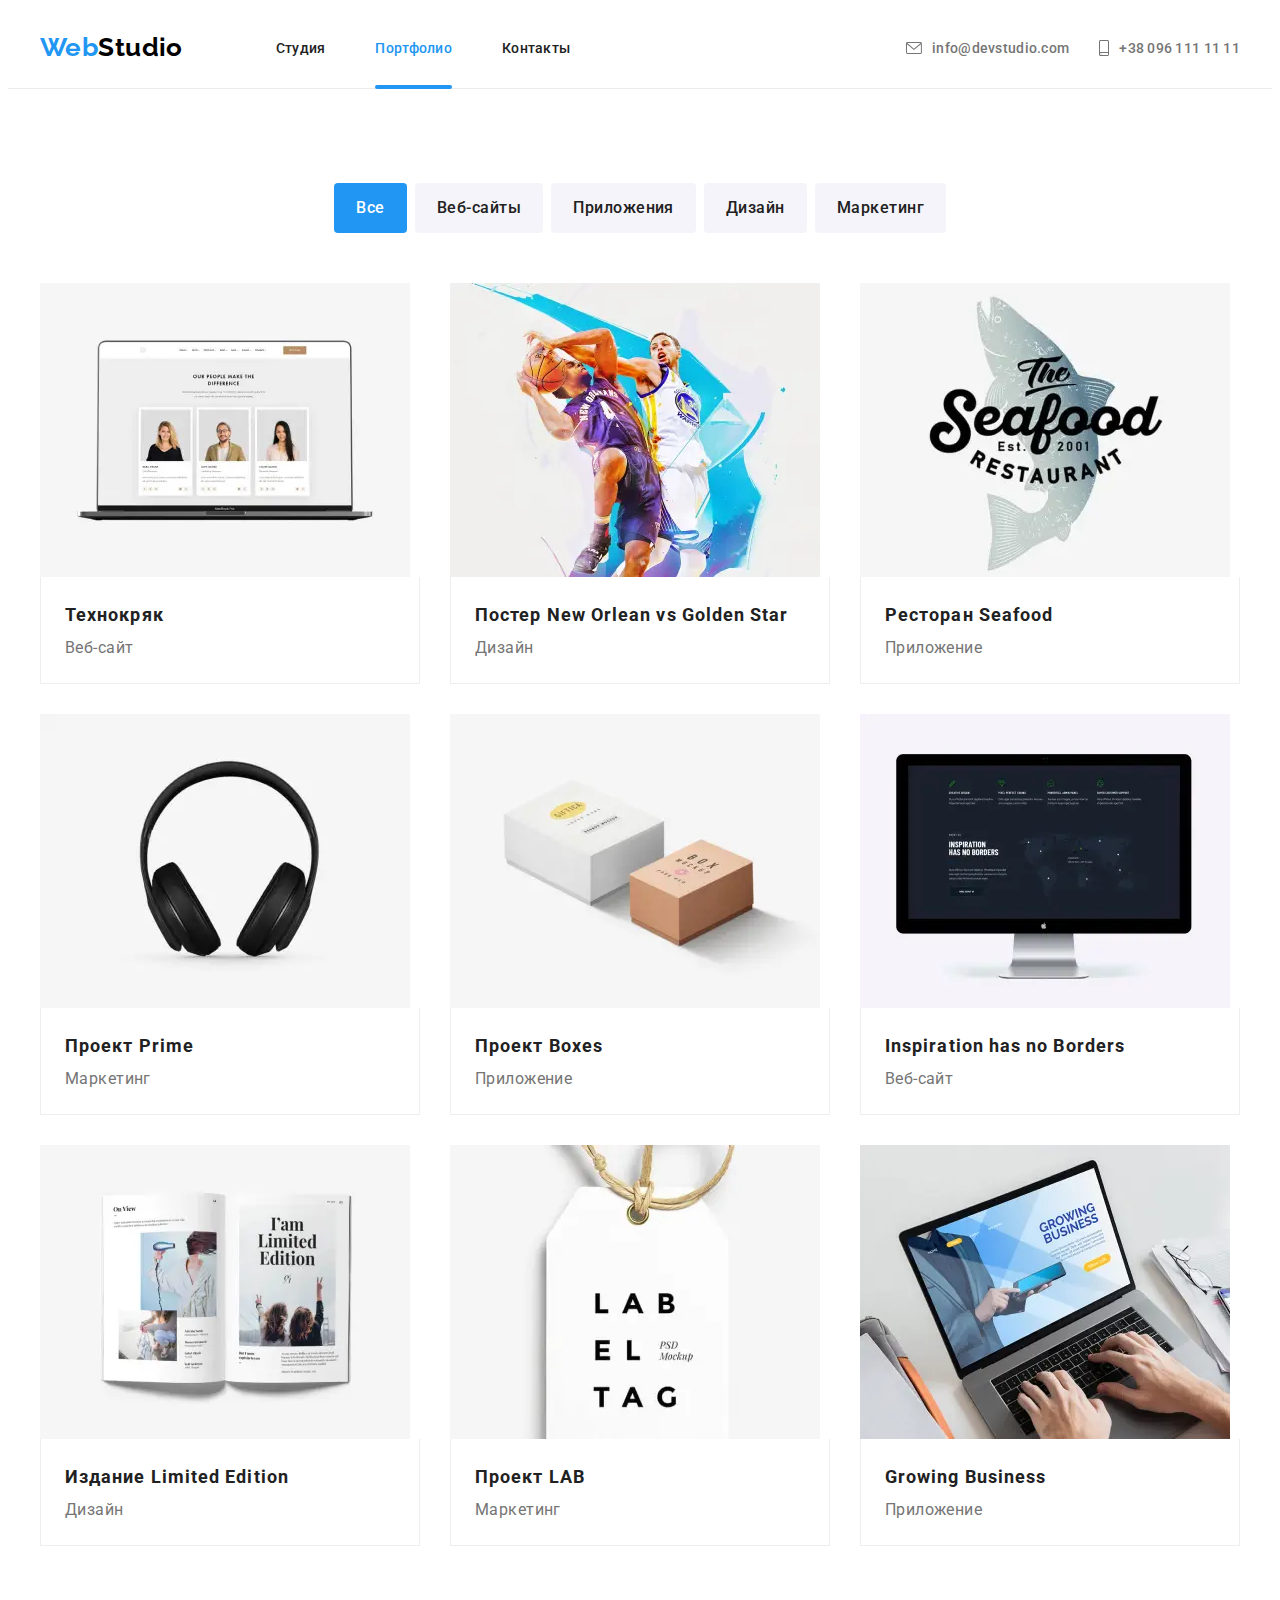
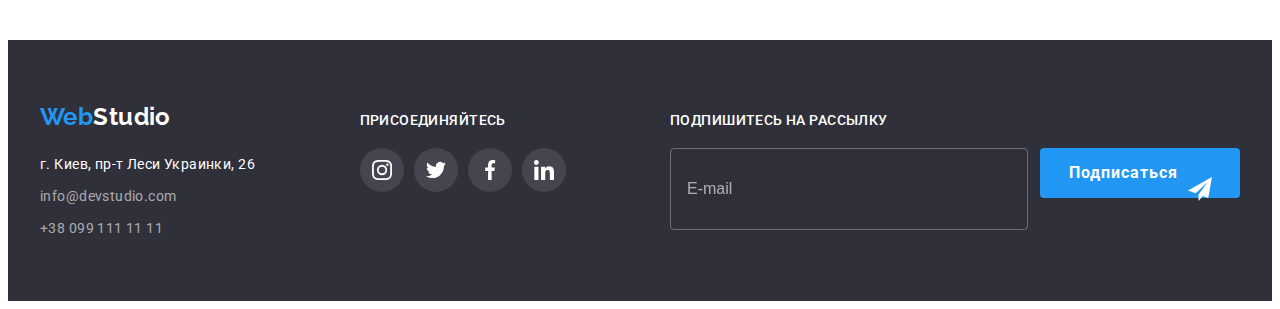
==== commit 5a4077e4: "add adaptive for portfolio" ====
--- a/portfolio.html
+++ b/portfolio.html
@@ -19,8 +19,8 @@
       referrerpolicy="no-referrer"
     />
     <link rel="stylesheet" href="./css/main.min.css " />
-    <!-- <link rel="stylesheet" href="./css/styles.css " /> -->
   </head>
+  
   <body>
     <!-- Шапка сайта -->
     <header class="header">
@@ -32,14 +32,14 @@
         <nav class="navigation">
           <ul class="navigation__list list">
             <li class="navigation__item">
+              <a href="./index.html" class="navigation__link text-link link"
+                >Студия
+              </a>
+            </li>
+            <li class="navigation__item">
               <a
-                href="./index.html"
+                href="./portfolio.html"
                 class="navigation__link current text-link link"
-                >Студия
-              </a>
-            </li>
-            <li class="navigation__item">
-              <a href="./portfolio.html" class="navigation__link text-link link"
                 >Портфолио</a
               >
             </li>
@@ -91,14 +91,12 @@
           <div class="mobile-menu__navigation">
             <ul class="mobile-menu__list list">
               <li class="mobile-menu__item">
+                <a href="index.html" class="mobile-menu__link link">Студия</a>
+              </li>
+              <li class="mobile-menu__item">
                 <a
-                  href="index.html"
+                  href="portfolio.html"
                   class="mobile-menu__link mobile-menu__link--active link"
-                  >Студия</a
-                >
-              </li>
-              <li class="mobile-menu__item">
-                <a href="portfolio.html" class="mobile-menu__link link"
                   >Портфолио</a
                 >
               </li>
@@ -148,7 +146,7 @@
     <main>
       <section class="section portfolio">
         <div class="container">
-          <ul class="filter list">
+          <ul class="filter portfolio-filter list">
             <li class="filter__item">
               <button type="button" class="button button--primary">Все</button>
             </li>
@@ -179,13 +177,56 @@
             <li class="work-set__item">
               <a class="work-set__link" href="">
                 <div class="work-portfolio work-list-thumb">
-                  <img
-                    class="work-portfolio__image"
-                    src="./images/portfolio/web-site.jpg"
-                    alt="Веб-сайт Технокряк"
-                    width="370"
-                    height="294"
-                  />
+                  <picture>
+                    <source
+                      srcset="
+                        ./images/catalog/mobile/techno.webp,
+                        ./images/catalog/mobile/techno@2x.webp 2x
+                      "
+                      type="image/webp"
+                      media="(max-width: 767px)"
+                    />
+                    <source
+                      srcset="
+                        ./images/catalog/tablet/techno.webp,
+                        ./images/catalog/tablet/techno@2x.webp 2x
+                      "
+                      type="image/webp"
+                      media="(max-width: 1199px)"
+                    />
+                    <source
+                      srcset="
+                        ./images/catalog/desktop/techno.webp,
+                        ./images/catalog/desktop/techno@2x.webp 2x
+                      "
+                      type="image/webp"
+                      media="(min-width: 1200px)"
+                    />
+                    <source
+                      srcset="
+                        ./images/catalog/mobile/techno.jpg,
+                        ./images/catalog/mobile/techno@2x.jpg 2x
+                      "
+                      media="(max-width: 767px)"
+                    />
+                    <source
+                      srcset="
+                        ./images/catalog/tablet/techno.jpg,
+                        ./images/catalog/tablet/techno@2x.jpg 2x
+                      "
+                      media="(max-width: 1199px)"
+                    />
+                    <source
+                      srcset="./images/catalog/desktop/techno@2x.jpg 2x"
+                      media="(min-width: 1200px)"
+                    />
+                    <img
+                      class="work-portfolio__image"
+                      src="./images/catalog/desktop/techno.jpg"
+                      alt="Веб-сайт Технокряк"
+                      width="370"
+                    />
+                  </picture>
                   <div class="work-portfolio__overlay">
                     <p class="work-portfolio__overlay_text">
                       Технокряк это современная площадка распространения
@@ -204,13 +245,58 @@
             <li class="work-set__item">
               <a class="work-set__link" href="">
                 <div class="work-portfolio work-list-thumb">
-                  <img
-                    class="work-portfolio__image"
-                    src="./images/portfolio/poster.jpg"
-                    alt="Постер New Orlean vs Golden Star"
-                    width="370"
-                    height="294"
-                  />
+                  <picture>
+                    <source
+                      srcset="
+                        ./images/catalog/mobile/poster-orlean-star.webp,
+                        ./images/catalog/mobile/poster-orlean-star@2x.webp 2x
+                      "
+                      type="image/webp"
+                      media="(max-width: 767px)"
+                    />
+                    <source
+                      srcset="
+                        ./images/catalog/tablet/poster-orlean-star.webp,
+                        ./images/catalog/tablet/poster-orlean-star@2x.webp 2x
+                      "
+                      type="image/webp"
+                      media="(max-width: 1199px)"
+                    />
+                    <source
+                      srcset="
+                        ./images/catalog/desktop/poster-orlean-star.webp,
+                        ./images/catalog/desktop/poster-orlean-star@2x.webp 2x
+                      "
+                      type="image/webp"
+                      media="(min-width: 1200px)"
+                    />
+                    <source
+                      srcset="
+                        ./images/catalog/mobile/poster-orlean-star.jpg,
+                        ./images/catalog/mobile/poster-orlean-star@2x.jpg 2x
+                      "
+                      media="(max-width: 767px)"
+                    />
+                    <source
+                      srcset="
+                        ./images/catalog/tablet/poster-orlean-star.jpg,
+                        ./images/catalog/tablet/poster-orlean-star@2x.jpg 2x
+                      "
+                      media="(max-width: 1199px)"
+                    />
+                    <source
+                      srcset="
+                        ./images/catalog/desktop/poster-orlean-star@2x.jpg 2x
+                      "
+                      media="(min-width: 1200px)"
+                    />
+                    <img
+                      class="work-portfolio__image"
+                      src="./images/catalog/desktop/poster-orlean-star.jpg"
+                      alt="Постер New Orlean vs Golden Star"
+                      width="370"
+                    />
+                  </picture>
                   <div class="work-portfolio__overlay">
                     <p class="work-portfolio__overlay_text">
                       Осень вновь напомнила душе о самом главном, Осень, я опять
@@ -229,13 +315,58 @@
             <li class="work-set__item">
               <a href="" class="work-set__link">
                 <div class="work-portfolio work-list-thumb">
-                  <img
-                    class="work-portfolio__image"
-                    src="./images/portfolio/restaurant.jpg"
-                    alt="Ресторан Seafood"
-                    width="370"
-                    height="294"
-                  />
+                  <picture>
+                    <source
+                      srcset="
+                        ./images/catalog/mobile/restaurant-seafood.webp,
+                        ./images/catalog/mobile/restaurant-seafood@2x.webp 2x
+                      "
+                      type="image/webp"
+                      media="(max-width: 767px)"
+                    />
+                    <source
+                      srcset="
+                        ./images/catalog/tablet/restaurant-seafood.webp,
+                        ./images/catalog/tablet/restaurant-seafood@2x.webp 2x
+                      "
+                      type="image/webp"
+                      media="(max-width: 1199px)"
+                    />
+                    <source
+                      srcset="
+                        ./images/catalog/desktop/restaurant-seafood.webp,
+                        ./images/catalog/desktop/restaurant-seafood@2x.webp 2x
+                      "
+                      type="image/webp"
+                      media="(min-width: 1200px)"
+                    />
+                    <source
+                      srcset="
+                        ./images/catalog/mobile/restaurant-seafood.jpg,
+                        ./images/catalog/mobile/restaurant-seafood@2x.jpg 2x
+                      "
+                      media="(max-width: 767px)"
+                    />
+                    <source
+                      srcset="
+                        ./images/catalog/tablet/restaurant-seafood.jpg,
+                        ./images/catalog/tablet/restaurant-seafood@2x.jpg 2x
+                      "
+                      media="(max-width: 1199px)"
+                    />
+                    <source
+                      srcset="
+                        ./images/catalog/desktop/restaurant-seafood@2x.jpg 2x
+                      "
+                      media="(min-width: 1200px)"
+                    />
+                    <img
+                      class="work-portfolio__image"
+                      src="./images/catalog/desktop/restaurant-seafood.jpg"
+                      alt="Ресторан Seafood"
+                      width="370"
+                    />
+                  </picture>
                   <div class="work-portfolio__overlay">
                     <p class="work-portfolio__overlay_text">
                       — Ты когда-нибудь слушал тишину, Ежик? — Слушал. — И что?
@@ -254,13 +385,56 @@
             <li class="work-set__item">
               <a href="" class="work-set__link">
                 <div class="work-portfolio work-list-thumb">
-                  <img
-                    class="work-portfolio__image"
-                    src="./images/portfolio/project-prime.jpg"
-                    alt="Проект Prime"
-                    width="370"
-                    height="294"
-                  />
+                  <picture>
+                    <source
+                      srcset="
+                        ./images/catalog/mobile/prime.webp,
+                        ./images/catalog/mobile/prime@2x.webp 2x
+                      "
+                      type="image/webp"
+                      media="(max-width: 767px)"
+                    />
+                    <source
+                      srcset="
+                        ./images/catalog/tablet/prime.webp,
+                        ./images/catalog/tablet/prime@2x.webp 2x
+                      "
+                      type="image/webp"
+                      media="(max-width: 1199px)"
+                    />
+                    <source
+                      srcset="
+                        ./images/catalog/desktop/prime.webp,
+                        ./images/catalog/desktop/prime@2x.webp 2x
+                      "
+                      type="image/webp"
+                      media="(min-width: 1200px)"
+                    />
+                    <source
+                      srcset="
+                        ./images/catalog/mobile/prime.jpg,
+                        ./images/catalog/mobile/prime@2x.jpg 2x
+                      "
+                      media="(max-width: 767px)"
+                    />
+                    <source
+                      srcset="
+                        ./images/catalog/tablet/prime.jpg,
+                        ./images/catalog/tablet/prime@2x.jpg 2x
+                      "
+                      media="(max-width: 1199px)"
+                    />
+                    <source
+                      srcset="./images/catalog/mobile/prime@2x.jpg 2x"
+                      media="(min-width: 1200px)"
+                    />
+                    <img
+                      class="work-portfolio__image"
+                      src="./images/catalog/mobile/prime.jpg"
+                      alt="Проект Prime"
+                      width="370"
+                    />
+                  </picture>
                   <div class="work-portfolio__overlay">
                     <p class="work-portfolio__overlay_text">
                       — А вот и ты! — сказал Медвежонок, однажды проснувшись и
@@ -281,11 +455,55 @@
             <li class="work-set__item">
               <a href="" class="work-set__link">
                 <div class="work-portfolio work-list-thumb">
-                  <img
-                    class="work-portfolio__image"
-                    src="./images/portfolio/project-boxes.jpg"
-                    alt="Проект Boxes"
-                  />
+                  <picture>
+                    <source
+                      srcset="
+                        ./images/catalog/mobile/boxes.webp,
+                        ./images/catalog/mobile/boxes@2x.webp 2x
+                      "
+                      type="image/webp"
+                      media="(max-width: 767px)"
+                    />
+                    <source
+                      srcset="
+                        ./images/catalog/tablet/boxes.webp,
+                        ./images/catalog/tablet/boxes@2x.webp 2x
+                      "
+                      type="image/webp"
+                      media="(max-width: 1199px)"
+                    />
+                    <source
+                      srcset="
+                        ./images/catalog/desktop/boxes.webp,
+                        ./images/catalog/desktop/boxes@2x.webp 2x
+                      "
+                      type="image/webp"
+                      media="(min-width: 1200px)"
+                    />
+                    <source
+                      srcset="
+                        ./images/catalog/mobile/boxes.jpg,
+                        ./images/catalog/mobile/boxes@2x.jpg 2x
+                      "
+                      media="(max-width: 767px)"
+                    />
+                    <source
+                      srcset="
+                        ./images/catalog/tablet/boxes.jpg,
+                        ./images/catalog/tablet/boxes@2x.jpg 2x
+                      "
+                      media="(max-width: 1199px)"
+                    />
+                    <source
+                      srcset="./images/catalog/desktop/boxes@2x.jpg 2x"
+                      media="(min-width: 1200px)"
+                    />
+                    <img
+                      class="work-portfolio__image"
+                      src="./images/catalog/desktop/boxes.jpg"
+                      alt="Проект Boxes"
+                    />
+                  </picture>
                   <div class="work-portfolio__overlay">
                     <p class="work-portfolio__overlay_text">
                       — А когда тебя не было, ты где-нибудь был? — Угу. — Где? —
@@ -305,13 +523,56 @@
             <li class="work-set__item">
               <a href="" class="work-set__link">
                 <div class="work-portfolio work-list-thumb">
-                  <img
-                    class="work-portfolio__image"
-                    src="./images/portfolio/inspiration-has-no-border.jpg"
-                    alt="Inspiration has no Borders"
-                    width="370"
-                    height="294"
-                  />
+                  <picture>
+                    <source
+                      srcset="
+                        ./images/catalog/mobile/inspiration.webp,
+                        ./images/catalog/mobile/inspiration@2x.webp 2x
+                      "
+                      type="image/webp"
+                      media="(max-width: 767px)"
+                    />
+                    <source
+                      srcset="
+                        ./images/catalog/tablet/inspiration.webp,
+                        ./images/catalog/tablet/inspiration@2x.webp 2x
+                      "
+                      type="image/webp"
+                      media="(max-width: 1199px)"
+                    />
+                    <source
+                      srcset="
+                        ./images/catalog/desktop/inspiration.webp,
+                        ./images/catalog/desktop/inspiration@2x.webp 2x
+                      "
+                      type="image/webp"
+                      media="(min-width: 1200px)"
+                    />
+                    <source
+                      srcset="
+                        ./images/catalog/mobile/inspiration.jpg,
+                        ./images/catalog/mobile/inspiration@2x.jpg 2x
+                      "
+                      media="(max-width: 767px)"
+                    />
+                    <source
+                      srcset="
+                        ./images/catalog/tablet/inspiration.jpg,
+                        ./images/catalog/tablet/inspiration@2x.jpg 2x
+                      "
+                      media="(max-width: 1199px)"
+                    />
+                    <source
+                      srcset="./images/catalog/desktop/inspiration@2x.jpg 2x"
+                      media="(min-width: 1200px)"
+                    />
+                    <img
+                      class="work-portfolio__image"
+                      src="./images/catalog/desktop/inspiration.jpg"
+                      alt="Inspiration has no Borders"
+                      width="370"
+                    />
+                  </picture>
                   <div class="work-portfolio__overlay">
                     <p class="work-portfolio__overlay_text">
                       — Я очень люблю осенние пасмурные дни, — сказал Ёжик. —
@@ -332,13 +593,58 @@
             <li class="work-set__item">
               <a href="" class="work-set__link">
                 <div class="work-portfolio work-list-thumb">
-                  <img
-                    class="work-portfolio__image"
-                    src="./images/portfolio/limited-edition.jpg"
-                    alt="Издание Limited Edition"
-                    width="370"
-                    height="294"
-                  />
+                  <picture>
+                    <source
+                      srcset="
+                        ./images/catalog/mobile/limited-edition.webp,
+                        ./images/catalog/mobile/limited-edition@2x.webp 2x
+                      "
+                      type="image/webp"
+                      media="(max-width: 767px)"
+                    />
+                    <source
+                      srcset="
+                        ./images/catalog/tablet/limited-edition.webp,
+                        ./images/catalog/tablet/limited-edition@2x.webp 2x
+                      "
+                      type="image/webp"
+                      media="(max-width: 1199px)"
+                    />
+                    <source
+                      srcset="
+                        ./images/catalog/desktop/limited-edition.webp,
+                        ./images/catalog/desktop/limited-edition@2x.webp 2x
+                      "
+                      type="image/webp"
+                      media="(min-width: 1200px)"
+                    />
+                    <source
+                      srcset="
+                        ./images/catalog/mobile/limited-edition.jpg,
+                        ./images/catalog/mobile/limited-edition@2x.jpg 2x
+                      "
+                      media="(max-width: 767px)"
+                    />
+                    <source
+                      srcset="
+                        ./images/catalog/tablet/limited-edition.jpg,
+                        ./images/catalog/tablet/limited-edition@2x.jpg 2x
+                      "
+                      media="(max-width: 1199px)"
+                    />
+                    <source
+                      srcset="
+                        ./images/catalog/desktop/limited-edition@2x.jpg 2x
+                      "
+                      media="(min-width: 1200px)"
+                    />
+                    <img
+                      class="work-portfolio__image"
+                      src="./images/catalog/desktop/limited-edition.jpg"
+                      alt="Издание Limited Edition"
+                      width="370"
+                    />
+                  </picture>
                   <div class="work-portfolio__overlay">
                     <p class="work-portfolio__overlay_text">
                       – А когда я вам больше нравлюсь – утром или вечером? – Мне
@@ -358,13 +664,56 @@
             <li class="work-set__item">
               <a class="work-set__link" href="">
                 <div class="work-portfolio work-list-thumb">
-                  <img
-                    class="work-portfolio__image"
-                    src="./images/portfolio/lab.jpg"
-                    alt="Проект LAB"
-                    width="370"
-                    height="294"
-                  />
+                  <picture>
+                    <source
+                      srcset="
+                        ./images/catalog/mobile/lab.webp,
+                        ./images/catalog/mobile/lab@2x.webp 2x
+                      "
+                      type="image/webp"
+                      media="(max-width: 767px)"
+                    />
+                    <source
+                      srcset="
+                        ./images/catalog/tablet/lab.webp,
+                        ./images/catalog/tablet/lab@2x.webp 2x
+                      "
+                      type="image/webp"
+                      media="(max-width: 1199px)"
+                    />
+                    <source
+                      srcset="
+                        ./images/catalog/desktop/lab.webp,
+                        ./images/catalog/desktop/lab@2x.webp 2x
+                      "
+                      type="image/webp"
+                      media="(min-width: 1200px)"
+                    />
+                    <source
+                      srcset="
+                        ./images/catalog/mobile/lab.jpg,
+                        ./images/catalog/mobile/lab@2x.jpg 2x
+                      "
+                      media="(max-width: 767px)"
+                    />
+                    <source
+                      srcset="
+                        ./images/catalog/tablet/lab.jpg,
+                        ./images/catalog/tablet/lab@2x.jpg 2x
+                      "
+                      media="(max-width: 1199px)"
+                    />
+                    <source
+                      srcset="./images/catalog/desktop/lab@2x.jpg 2x"
+                      media="(min-width: 1200px)"
+                    />
+                    <img
+                      class="work-portfolio__image"
+                      src="./images/catalog/desktop/lab.jpg"
+                      alt="Проект LAB"
+                      width="370"
+                    />
+                  </picture>
                   <div class="work-portfolio__overlay">
                     <p class="work-portfolio__overlay_text">
                       — Я собрался идти к тебе, — сказал Медвежонок. — А тут
@@ -384,13 +733,58 @@
             <li class="work-set__item">
               <a href="" class="work-set__link"
                 ><div class="work-portfolio work-list-thumb">
-                  <img
-                    class="work-portfolio__image"
-                    src="./images/portfolio/gruving-business.jpg"
-                    alt="Growing Business"
-                    width="370"
-                    height="294"
-                  />
+                  <picture>
+                    <source
+                      srcset="
+                        ./images/catalog/mobile/growing-business.webp,
+                        ./images/catalog/mobile/growing-business@2x.webp 2x
+                      "
+                      type="image/webp"
+                      media="(max-width: 767px)"
+                    />
+                    <source
+                      srcset="
+                        ./images/catalog/tablet/growing-business.webp,
+                        ./images/catalog/tablet/growing-business@2x.webp 2x
+                      "
+                      type="image/webp"
+                      media="(max-width: 1199px)"
+                    />
+                    <source
+                      srcset="
+                        ./images/catalog/desktop/growing-business.webp,
+                        ./images/catalog/desktop/growing-business@2x.webp 2x
+                      "
+                      type="image/webp"
+                      media="(min-width: 1200px)"
+                    />
+                    <source
+                      srcset="
+                        ./images/catalog/mobile/growing-business.jpg,
+                        ./images/catalog/mobile/growing-business@2x.jpg 2x
+                      "
+                      media="(max-width: 767px)"
+                    />
+                    <source
+                      srcset="
+                        ./images/catalog/tablet/growing-business.jpg,
+                        ./images/catalog/tablet/growing-business@2x.jpg 2x
+                      "
+                      media="(max-width: 1199px)"
+                    />
+                    <source
+                      srcset="
+                        ./images/catalog/desktop/growing-business@2x.jpg 2x
+                      "
+                      media="(min-width: 1200px)"
+                    />
+                    <img
+                      class="work-portfolio__image"
+                      src="./images/catalog/desktop/growing-business.jpg"
+                      alt="Growing Business"
+                      width="370"
+                    />
+                  </picture>
                   <div class="work-portfolio__overlay">
                     <p class="work-portfolio__overlay_text">
                       Красиво было так, что он время от времени вздрагивал: не
@@ -511,5 +905,6 @@
         </div>
       </div>
     </footer>
+    <script src="./js/menu-mobile.js"></script>
   </body>
 </html>
--- a/css/main.min.css
+++ b/css/main.min.css
@@ -3,5 +3,5 @@
     to right,
     rgba(47, 48, 58, 0.4),
     rgba(47, 48, 58, 0.4)
-  )}.visually-hidden{position:absolute;width:1px;height:1px;margin:-1px;border:0;padding:0;white-space:nowrap;clip-path:inset(100%);clip:rect(0 0 0 0);overflow:hidden}html{font-size:var(--base-font-size)}body{font-family:Roboto, sans-serif;font-size:1.4rem;letter-spacing:0.03em;color:var(--title-text-color);background-color:var(--logo-bg-white-color)}h1,h2,h3,h4,h5,h6,p,ul{margin:0;padding:0}ul{list-style:none}img{display:block;max-width:100%}.link{text-decoration:none}.container{margin-left:auto;margin-right:auto;padding-left:15px;padding-right:15px}@media (min-width: 480px){.container{width:480px}}@media (min-width: 768px){.container{width:768px}}@media (min-width: 1200px){.container{width:1200px}}.section{padding-top:94px;padding-bottom:94px}.section-title{margin-bottom:50px;font-weight:700;font-size:3.6rem;line-height:calc(33 / 28);text-align:center}.logo{display:inline-block;font-family:Raleway, sans-serif;font-weight:700;font-size:2.4rem;line-height:calc(33.19 / 24);text-decoration:none;color:var(--logo-black-color)}@media (max-width: 767px){.header__logo{padding-top:16px;padding-bottom:16px}}@media (min-width: 768px){.header__logo{padding-top:26px;padding-bottom:26px;margin-right:88px}}@media (min-width: 1200px){.header__logo{padding-top:24px;padding-bottom:25px;margin-right:93px;font-size:2.6rem;line-height:calc(31 / 26)}}.link{display:block}.logo--accent-color{color:var(--accent-color)}.footer__logo{display:block;margin-bottom:20px;text-align:center;color:var(--logo-bg-white-color)}@media (min-width: 1200px){.footer__logo{text-align:left}}.footer__logo--accent-logo{color:var(--accent-color)}.mobile-menu{position:fixed;z-index:50;top:0;left:0;width:100vw;height:100vh;transform:translateY(-150%);transition:transform 250ms var(--timing-function);overflow-y:scroll}@media (min-width: 768px){.mobile-menu{display:none}}.mobile-menu.is-open{transform:translateY(0)}.mobile-menu__container{position:relative;display:flex;flex-direction:column;justify-content:space-between;height:100%;padding-top:48px;padding-bottom:48px;padding-left:40px;padding-right:40px}.menu-toggle{height:40px;padding:0;border:none;background:none}.menu-toggle:hover,.menu-toggle:focus{fill:var(--accent-color)}.menu-toggle__icon{fill:inherit;transition:fill 250ms cubic-bezier(0.4, 0, 0.2, 1)}.close-btn{position:absolute;top:10px;right:15px;width:40px;height:40px}.menu-toggle__icon{fill:inherit;transition:fill 250ms var(--timing-function)}.menu-toggle__icon:hover .close-btn-icon,.menu-toggle__icon:focus .close-btn-icon{fill:var(--accent-color)}.mobile-menu__item:not(:last-child){margin-bottom:32px}.mobile-menu__link{display:block;font-size:4rem;line-height:calc(47 / 40);color:var(--title-text-color)}.mobile-menu__link--active{color:var(--accent-color)}.mobile-menu__contacts{margin-top:auto}.mobile-contacts{margin-bottom:64px}.mobile-contacts__item:not(:last-child){margin-bottom:32px}.mobile-contacts__link{font-size:2.4rem;line-height:calc(40 / 34);color:var(--primary-text-color)}.mobile-contacts__link--markout{font-size:3.4rem;line-height:calc(28 / 24);color:var(--accent-color)}@media screen and (min-width: 320px) and (max-width: 380px){.mobile-contacts__link--markout{font-size:26px}}.mobile-social{display:flex}.mobile-social__item:not(:last-child){padding-right:10px;border-right:1px solid rgba(33,33,33,0.2);margin-right:10px}.mobile-social__link{font-size:1.8rem;line-height:calc(22 / 18);color:var(--accent-color)}.burger-menu{display:flex;justify-content:center;align-items:center;width:40px;height:40px;border:none;background-color:transparent;cursor:pointer}.burger-menu .burger-menu__icon{fill:currentColor;transition:fill 250ms var(--timing-function)}@media (min-width: 768px){.burger-menu{display:none}}.burger-menu:hover .burger-menu__icon,.burger-menu:focus .burger-menu__icon{fill:var(--accent-color)}.burger-icon-icon{width:40px;height:40px}.button{display:inline-block;font-family:'Roboto';font-weight:700;line-height:1.87;min-width:73px;min-height:50px;font-size:16px;letter-spacing:0.06em;border:transparent;border-radius:4px;text-align:center;cursor:pointer;color:var(--logo-bg-white-color);background-color:var(--accent-color);transition:color 250ms var(--timing-function),background-color 250ms var(--timing-function)}.hero--button,.form--button,.subscribe--button{padding:10px 32px;box-shadow:0px 4px 4px rgba(0,0,0,0.15)}.hero--button:hover,.hero--button:focus{color:var(--logo-bg-white-color);background-color:var(--hero-but-hover)}.button--primary,.button--secondary{padding:6px 22px;font-weight:500;line-height:1.62;letter-spacing:0.03em}.button--primary:hover,.button--primary:focus{box-shadow:0px 3px 1px rgba(0,0,0,0.1),0px 1px 2px rgba(0,0,0,0.08),0px 2px 2px rgba(0,0,0,0.12)}.button--secondary{color:var(--title-text-color);background-color:var(--secondary-bg-color)}.button--secondary:hover,.button--secondary:focus{color:var(--logo-bg-white-color);background-color:var(--accent-color);box-shadow:0px 3px 1px rgba(0,0,0,0.1),0px 1px 2px rgba(0,0,0,0.08),0px 2px 2px rgba(0,0,0,0.12)}.button_subscribe{padding:10px 62px 10px 29px}.button_subscribe:hover,.button_subscribe:focus{color:var(--logo-bg-white-color);background-color:var(--hero-but-hover)}.text-link{display:block;padding-top:32px;padding-bottom:32px;font-weight:500;font-size:14px;line-height:calc(16 / 14);letter-spacing:0.02em;color:currentColor;transition:color 250ms var(--timing-function)}.social-menu{display:flex;justify-content:center;align-items:center}.social-menu__item{width:44px;height:44px}.social-menu__item:not(:last-child){margin-right:10px}.social-menu__link{width:100%;height:100%;border-radius:50%;display:flex;justify-content:center;align-items:center;transition:fill 250ms var(--timing-function),background-color 250ms var(--timing-function)}.social-menu__link:hover,.social-menu__link:focus{background-color:var(--accent-color);fill:var(--logo-bg-white-color)}.social-menu__icon{width:20px;height:20px;fill:var(--border-client)}.social-menu__link:hover .social-menu__icon,.social-menu__link:focus .social-menu__icon{fill:var(--logo-bg-white-color);transition:fill 250ms var(--timing-function)}.footer__title{margin-bottom:20px;font-weight:500;font-size:14px;line-height:1.14;text-transform:uppercase;color:var(--logo-bg-white-color)}@media (min-width: 768px){.header{background-color:var(--logo-bg-white-color);border-bottom:1px solid #ececec}}.header-container{display:flex;justify-content:space-between;align-items:center}@media screen and (min-width: 1200px){.header-container{display:flex;justify-content:center;align-items:center}}.navigation{display:none}@media screen and (min-width: 768px){.navigation{display:flex;justify-content:center;align-items:center}}.navigation__list{display:flex}.navigation__item{position:relative}@media (min-width: 768px){.navigation__item:not(:last-child){margin-right:50px}}.navigation__link{display:block;padding-top:32px;padding-bottom:32px;color:currentColor;transition-property:color;transition:color 250ms var(--timing-function)}.navigation__link:hover,.navigation__link:focus{color:var(--accent-color)}.navigation__link.current{position:relative;color:var(--accent-color)}.navigation__link.current::after{content:'';position:absolute;left:0;bottom:-1px;display:block;width:100%;height:4px;background-color:var(--accent-color);border-radius:2px}.contacts{display:none}@media (min-width: 768px){.contacts{display:flex;flex-direction:column;align-items:start}}@media (min-width: 1200px){.contacts{display:flex;flex-direction:row;margin-left:auto}}@media (min-width: 1200px){.contacts__item:not(:last-child){margin-right:30px}}.contacts__link{display:flex;justify-content:center;align-items:center;color:var(--primary-text-color);padding-top:5px;padding-bottom:5px;text-decoration:none}.contacts__link:hover,.contacts__link:focus{color:var(--accent-color)}.contacts__icon{fill:var(--primary-text-color);transition:fill 250ms var(--timing-function)}.contacts__icon.leter{width:14px;height:10px;margin-right:8px;fill:currentColor}@media (min-width: 1200px){.contacts__icon.leter{width:16px;height:12px;margin-right:10px}}.contacts__icon.smartphone{width:10px;height:14px;margin-right:8px;fill:currentColor}@media (min-width: 1200px){.contacts__icon.smartphone{width:10px;height:16px;margin-right:10px}}.contacts__icon:hover .contacts__icon,.contacts__icon:focus .contacts__icon{fill:var(--accent-color)}.hero{display:flex;flex-direction:column;justify-content:center;align-items:center;margin-left:auto;margin-right:auto;width:100%;height:400px;background-color:var(--hero-footer-bg-color);background-image:var(--bg-linear-gradient),url("../images/banner/mobile/banner.jpg");background-repeat:no-repeat;background-size:cover}@media screen and (min-device-pixel-ratio: 2), (-webkit-min-device-pixel-ratio: 2), (min-resolution: 192dpi), (min-resolution: 2dppx){.hero{background-image:var(--bg-linear-gradient),url("../images/banner/mobile/banner@2x.jpg")}}@media (min-width: 768px){.hero{height:400px;background-image:var(--bg-linear-gradient),url("../images/banner/tablet/banner.jpg");max-width:768px}}@media screen and (min-width: 768px) and (min-device-pixel-ratio: 2), (min-width: 768px) and (-webkit-min-device-pixel-ratio: 2), (min-width: 768px) and (min-resolution: 192dpi), (min-width: 768px) and (min-resolution: 2dppx){.hero{background-image:var(--bg-linear-gradient),url("../images/banner/tablet/banner@2x.jpg")}}@media (min-width: 1200px){.hero{padding-top:200px;padding-bottom:200px;background-image:var(--bg-linear-gradient),url("../images/banner/desktop/banner.jpg");max-width:1600px;height:600px}}@media screen and (min-width: 1200px) and (min-device-pixel-ratio: 2), (min-width: 1200px) and (-webkit-min-device-pixel-ratio: 2), (min-width: 1200px) and (min-resolution: 192dpi), (min-width: 1200px) and (min-resolution: 2dppx){.hero{background-image:var(--bg-linear-gradient),url("../images/banner/desktop/banner@2x.jpg")}}.hero .container{text-align:center}.hero__title{max-width:360px;margin-top:0;margin-left:auto;margin-right:auto;margin-bottom:30px;color:var(--logo-bg-white-color);font-weight:900;font-size:2.6rem;line-height:calc(42 / 26);letter-spacing:0.06em;text-transform:uppercase}@media (min-width: 1200px){.hero__title{max-width:696px;font-size:4.4rem;line-height:calc(60 / 44)}}.features{padding:60px 15px}@media (min-width: 1200px){.features{padding:0 15px}}@media (min-width: 768px){.features__menu{display:flex;flex-wrap:wrap}}@media (min-width: 1200px){.features__menu{display:flex;padding-top:94px}}.features__item{width:100%}.features__item:not(:last-child){margin-bottom:30px}@media (min-width: 1200px){.features__item:not(:last-child){margin-right:30px;margin-bottom:0}}@media (min-width: 768px){.features__item{width:calc((100% - 15px * 2) / 2)}.features__item:nth-last-child(2){margin-bottom:0}.features__item:nth-child(2n){margin-left:30px}}@media (min-width: 1200px){.features__item{width:calc((100% - 30px * 3) / 4);padding-bottom:3px}.features__item:nth-child(2n){margin-left:0}}.features__image{position:relative;width:100%;height:120px;background-color:var(--secondary-bg-color)}.features__icon{position:absolute;top:50%;left:50%;transform:translate(-50%, -50%);border-radius:4px;width:70px;height:70px}.features__title{margin-bottom:10px;padding-top:30px;font-weight:700;font-size:1.4rem;line-height:calc(16 / 14);text-transform:uppercase}@media (max-width: 767px){.features__title{text-align:center}}.features__submit{line-height:calc(24 / 14);color:var(--primary-text-color)}.work{display:none}@media (min-width: 1200px){.work{display:block}}.image-set{display:flex;text-align:center;margin:0px -30px 0px 0px;padding:0px}.image-set__item{position:relative;z-index:-1}.image-set__item:not(:last-child){margin-right:30px}.image-set__title{position:absolute;bottom:0;display:flex;align-items:center;justify-content:center;width:370px;height:70px;background-color:rgba(47,48,58,0.8)}.image-set__background{font-size:14px;font-weight:700;line-height:calc(16 / 14);text-transform:uppercase;color:var(--logo-bg-white-color)}.team{background-color:var(--secondary-bg-color)}.team__box{padding:60px 15px}@media (min-width: 1200px){.team__box{padding-top:94px;padding-bottom:94px}}@media (min-width: 768px){.team__menu{display:flex;flex-wrap:wrap;margin-left:-30px;margin-bottom:-30px}}.team__item{margin-bottom:30px;box-shadow:0px 1px 3px rgba(0,0,0,0.12),0px 1px 1px rgba(0,0,0,0.14),0px 2px 1px rgba(0,0,0,0.2);border-radius:0px 0px 4px 4px}@media (min-width: 768px){.team__item{flex-basis:calc(100% / 2 - 30px);margin-left:30px}}@media (min-width: 1200px){.team__item{flex-basis:calc(100% / 4 - 30px);margin-left:30px}}.team__member{padding-top:30px;padding-bottom:24px;background-color:var(--logo-bg-white-color)}@media (min-width: 1200px){.team__member{padding-bottom:30px}}.team__heading{margin-bottom:10px;font-weight:500;font-size:1.6rem;line-height:1.19;text-align:center;color:var(--title-text-color)}.team__position{font-size:1.6rem;line-height:1.19;color:var(--primary-text-color);margin:0;margin-bottom:16px;text-align:center}.clients__menu{display:flex;flex-wrap:wrap;margin-left:-30px;margin-bottom:-30px}.clients__item{flex-basis:calc(100% / 2 - 30px);margin-left:30px;margin-bottom:30px;height:92px}@media (min-width: 768px){.clients__item{flex-basis:calc(100% / 3 - 30px)}}@media (min-width: 1200px){.clients__item{flex-basis:calc(100% / 6 - 30px)}}.clients__link{display:flex;justify-content:center;align-items:center;width:100%;height:100%;border:1px solid var(--border-client);border-radius:4px;transition:color 250ms var(--timing-function),border-color 250ms var(--timing-function)}.clients__link:hover,.clients__link:focus{color:var(--accent-color);border-color:var(--accent-color)}.clients__icon{width:106px;height:60px;fill:var(--border-client);transition:fill 250ms var(--timing-function)}.clients__link:hover .clients__icon,.clients__link:focus .clients__icon{fill:var(--accent-color)}.footer{padding-top:60px;padding-bottom:60px;background-color:var(--hero-footer-bg-color)}.footer-container{text-align:center}@media (min-width: 768px){.footer-container{display:flex;flex-wrap:wrap;justify-content:space-around}}@media (min-width: 1200px){.footer-container{display:flex;justify-content:space-between;align-items:baseline}}.footer__address{text-align:center;margin-bottom:60px}@media (min-width: 1200px){.footer__address{text-align:left;margin-bottom:0}}.address{font-style:normal;font-size:14px;line-height:1.71}.address__item:not(:last-child){margin-bottom:8px}.address__link{text-decoration:none;color:rgba(255,255,255,0.6);transition:color 250ms var(--timing-function)}.address__link:hover,.address__link:focus{color:var(--accent-color)}.address__link_map{color:var(--logo-bg-white-color)}.address__link_map:hover,.address__link_map:focus{color:var(--accent-color)}.footer__social-container{display:inline-block}.footer__title{margin-bottom:20px;font-weight:500;font-size:1.4rem;line-height:calc(16 / 14);text-transform:uppercase;color:var(--logo-bg-white-color)}@media (min-width: 1200px){.footer__title{text-align:left}}.footer-social__list{display:flex;justify-content:center;align-items:center;margin-bottom:60px}@media screen and (min-width: 1200px){.footer-social__list{margin-bottom:0px}}.social-menu__link_footer{background:rgba(255,255,255,0.1);transition:background-color 250ms var(--timing-function)}.social-menu__link_footer:hover,.social-menu__link_footer:focus{background-color:var(--accent-color)}.social-menu__icon_footer{fill:var(--logo-bg-white-color)}.subscribe{width:100%;text-align:center}@media (min-width: 1200px){.subscribe{width:570px}}@media (min-width: 1200px){.subscribe__label{display:flex}}.subscribe__block{margin-right:auto;margin-left:auto}.subscribe__input{display:block;width:100%;height:50px;padding:15px 16px;margin-bottom:20px;font-size:1.6rem;line-height:calc(20 / 16);border:1px solid rgba(255,255,255,0.3);border-radius:4px;filter:drop-shadow(0px 4px 4px rgba(0,0,0,0.15));background-color:inherit;color:var(--logo-bg-white-color)}.subscribe__input::placeholder{font-size:16px;line-height:calc(20 / 16);color:rgba(255,255,255,0.6)}.subscribe__input:focus{outline-color:var(--accent-color)}@media (min-width: 768px){.subscribe__input{margin-left:auto;margin-right:auto;width:450px}}@media (min-width: 1200px){.subscribe__input{width:358px;margin-right:12px;margin-bottom:0}}.subscribe__input:not(:placeholder-shown):focus:invalid{outline-color:#ff0000}.subscribe__field{position:relative}.button_subscribe{padding:10px 62px 10px 29px}.button_subscribe:hover,.button_subscribe:focus{color:var(--logo-bg-white-color);background-color:var(--hero-but-hover)}.subscribe__icon{position:absolute;top:50%;right:28px;transform:translateY(-50%);display:block;content:'';width:24px;height:24px;background-image:url(../images/svg/icon-send.svg);cursor:pointer}
+  )}.visually-hidden{position:absolute;width:1px;height:1px;margin:-1px;border:0;padding:0;white-space:nowrap;clip-path:inset(100%);clip:rect(0 0 0 0);overflow:hidden}html{font-size:var(--base-font-size)}body{font-family:Roboto, sans-serif;font-size:1.4rem;letter-spacing:0.03em;color:var(--title-text-color);background-color:var(--logo-bg-white-color)}h1,h2,h3,h4,h5,h6,p,ul{margin:0;padding:0}ul{list-style:none}img{display:block;max-width:100%}.link{text-decoration:none}.container{margin-left:auto;margin-right:auto;padding-left:15px;padding-right:15px}@media (min-width: 480px){.container{width:480px}}@media (min-width: 768px){.container{width:768px}}@media (min-width: 1200px){.container{width:1200px}}.section{padding-top:94px;padding-bottom:94px}.section-title{margin-bottom:50px;font-weight:700;font-size:3.6rem;line-height:calc(33 / 28);text-align:center}.logo{display:inline-block;font-family:Raleway, sans-serif;font-weight:700;font-size:2.4rem;line-height:calc(33.19 / 24);text-decoration:none;color:var(--logo-black-color)}@media (max-width: 767px){.header__logo{padding-top:16px;padding-bottom:16px}}@media (min-width: 768px){.header__logo{padding-top:26px;padding-bottom:26px;margin-right:88px}}@media (min-width: 1200px){.header__logo{padding-top:24px;padding-bottom:25px;margin-right:93px;font-size:2.6rem;line-height:calc(31 / 26)}}.link{display:block}.logo--accent-color{color:var(--accent-color)}.footer__logo{display:block;margin-bottom:20px;text-align:center;color:var(--logo-bg-white-color)}@media (min-width: 1200px){.footer__logo{text-align:left}}.footer__logo--accent-logo{color:var(--accent-color)}.mobile-menu{position:fixed;z-index:50;top:0;left:0;width:100vw;height:100vh;transform:translateY(-150%);transition:transform 250ms var(--timing-function);overflow-y:scroll}@media (min-width: 768px){.mobile-menu{display:none}}.mobile-menu.is-open{transform:translateY(0)}.mobile-menu__container{position:relative;display:flex;flex-direction:column;justify-content:space-between;height:100%;padding-top:48px;padding-bottom:48px;padding-left:40px;padding-right:40px}.menu-toggle{height:40px;padding:0;border:none;background:none}.menu-toggle:hover,.menu-toggle:focus{fill:var(--accent-color)}.menu-toggle__icon{fill:inherit;transition:fill 250ms cubic-bezier(0.4, 0, 0.2, 1)}.close-btn{position:absolute;top:10px;right:15px;width:40px;height:40px}.menu-toggle__icon{fill:inherit;transition:fill 250ms var(--timing-function)}.menu-toggle__icon:hover .close-btn-icon,.menu-toggle__icon:focus .close-btn-icon{fill:var(--accent-color)}.mobile-menu__item:not(:last-child){margin-bottom:32px}.mobile-menu__link{display:block;font-size:4rem;line-height:calc(47 / 40);color:var(--title-text-color)}.mobile-menu__link--active{color:var(--accent-color)}.mobile-menu__contacts{margin-top:auto}.mobile-contacts{margin-bottom:64px}.mobile-contacts__item:not(:last-child){margin-bottom:32px}.mobile-contacts__link{font-size:2.4rem;line-height:calc(40 / 34);color:var(--primary-text-color)}.mobile-contacts__link--markout{font-size:3.4rem;line-height:calc(28 / 24);color:var(--accent-color)}@media screen and (min-width: 320px) and (max-width: 380px){.mobile-contacts__link--markout{font-size:26px}}.mobile-social{display:flex}.mobile-social__item:not(:last-child){padding-right:10px;border-right:1px solid rgba(33,33,33,0.2);margin-right:10px}.mobile-social__link{font-size:1.8rem;line-height:calc(22 / 18);color:var(--accent-color)}.burger-menu{display:flex;justify-content:center;align-items:center;width:40px;height:40px;border:none;background-color:transparent;cursor:pointer}.burger-menu .burger-menu__icon{fill:currentColor;transition:fill 250ms var(--timing-function)}@media (min-width: 768px){.burger-menu{display:none}}.burger-menu:hover .burger-menu__icon,.burger-menu:focus .burger-menu__icon{fill:var(--accent-color)}.burger-icon-icon{width:40px;height:40px}.button{display:inline-block;font-family:'Roboto';font-weight:700;line-height:1.87;min-width:73px;min-height:50px;font-size:16px;letter-spacing:0.06em;border:transparent;border-radius:4px;text-align:center;cursor:pointer;color:var(--logo-bg-white-color);background-color:var(--accent-color);transition:color 250ms var(--timing-function),background-color 250ms var(--timing-function)}.hero--button,.form--button,.subscribe--button{padding:10px 32px;box-shadow:0px 4px 4px rgba(0,0,0,0.15)}.hero--button:hover,.hero--button:focus{color:var(--logo-bg-white-color);background-color:var(--hero-but-hover)}.button--primary,.button--secondary{padding:6px 22px;font-weight:500;line-height:1.62;letter-spacing:0.03em}.button--primary:hover,.button--primary:focus{box-shadow:0px 3px 1px rgba(0,0,0,0.1),0px 1px 2px rgba(0,0,0,0.08),0px 2px 2px rgba(0,0,0,0.12)}.button--secondary{color:var(--title-text-color);background-color:var(--secondary-bg-color)}.button--secondary:hover,.button--secondary:focus{color:var(--logo-bg-white-color);background-color:var(--accent-color);box-shadow:0px 3px 1px rgba(0,0,0,0.1),0px 1px 2px rgba(0,0,0,0.08),0px 2px 2px rgba(0,0,0,0.12)}.button_subscribe{padding:10px 62px 10px 29px}.button_subscribe:hover,.button_subscribe:focus{color:var(--logo-bg-white-color);background-color:var(--hero-but-hover)}.text-link{display:block;padding-top:32px;padding-bottom:32px;font-weight:500;font-size:14px;line-height:calc(16 / 14);letter-spacing:0.02em;color:currentColor;transition:color 250ms var(--timing-function)}.social-menu{display:flex;justify-content:center;align-items:center}.social-menu__item{width:44px;height:44px}.social-menu__item:not(:last-child){margin-right:10px}.social-menu__link{width:100%;height:100%;border-radius:50%;display:flex;justify-content:center;align-items:center;transition:fill 250ms var(--timing-function),background-color 250ms var(--timing-function)}.social-menu__link:hover,.social-menu__link:focus{background-color:var(--accent-color);fill:var(--logo-bg-white-color)}.social-menu__icon{width:20px;height:20px;fill:var(--border-client)}.social-menu__link:hover .social-menu__icon,.social-menu__link:focus .social-menu__icon{fill:var(--logo-bg-white-color);transition:fill 250ms var(--timing-function)}.backdrop{position:fixed;top:0;left:0;width:100%;height:100%;background:rgba(0,0,0,0.2);opacity:1;transition:opacity 250ms var(--timing-function)}.backdrop.is-hidden{opacity:0;pointer-events:none;visibility:hidden;transition:opacity 250ms var(--timing-function),visibility 250ms var(--timing-function)}.backdrop.is-hidden.modal{transform:translate(-50%, -50%) scale(0.7)}.modal{position:absolute;top:50%;left:50%;padding:40px;background:var(--logo-bg-white-color);box-shadow:0px 1px 3px rgba(0,0,0,0.12),0px 1px 1px rgba(0,0,0,0.14),0px 2px 1px rgba(0,0,0,0.2);border-radius:4px;transform:translate(-50%, -50%) scale(1);transition:transform 250ms var(--timing-function)}@media screen and (max-width: 1199px){.modal{width:450px}}.modal__close-btn{position:absolute;top:8px;right:8px;display:inline-flex;justify-content:center;align-items:center;width:30px;height:30px;background-color:var(--logo-bg-white-color);border-radius:50%;border:1px solid rgba(0,0,0,0.1);cursor:pointer;transition:fill 250ms var(--timing-function)}.modal__close-btn:hover,.modal__close-btn:focus{fill:var(--accent-color)}.modal-form{display:flex;flex-direction:column;margin-left:auto;margin-right:auto}.form-text-title{margin:0 auto 12px;font-weight:700;font-size:20px;line-height:1.17;text-align:center}.modal-form__content{margin-bottom:10px}.modal-form__label{font-family:inherit;font-size:12px;line-height:1.17px;color:var(--primary-text-color)}.form-field-textarea{margin-bottom:20px}.modal-form__wraper{position:relative;display:block;margin-top:4px}.modal-form__input{font-family:inherit;cursor:pointer;width:100%;margin:0;padding:11px 42px;border:1px solid rgba(33,33,33,0.2);border-radius:4px;font-size:16px;transition:outline-color 250ms var(--timing-function)}.modal-form__input:focus{outline-color:var(--accent-color);fill:var(--accent-color)}.modal-form__input:focus ~ .modal-form__icon{outline-color:var(--accent-color);fill:var(--accent-color)}.modal-form__input:not(:placeholder-shown):focus:invalid{outline-color:#ff0000;fill:#ff0000}.modal-form__input:not(:placeholder-shown):focus:invalid ~ .modal-form__icon{outline-color:#ff0000;fill:#ff0000}.modal-form__icon{display:block;width:18px;height:18px;position:absolute;top:50%;left:12px;transform:translateY(-50%);fill:var(--title-text-color);transition:fill 250ms var(--timing-function)}.modal-form-message{width:100%;height:120px;margin-top:4px;padding:12px 16px;resize:none;transition:border-color 250ms var(--timing-function)}.modal-form-message::placeholder{color:rgba(117,117,117,0.5)}.checkbox__label{display:flex;justify-content:center;align-items:center;margin-bottom:30px;font-size:12px;line-height:calc(12 / 14);letter-spacing:0.03em;color:var(--primary-text-color);cursor:pointer}.checkbox__label::before{display:block;content:'';width:16px;height:15px;margin-right:7px;cursor:pointer;border:1px solid var(--primary-text-color);border-radius:2px}.checkbox__input:checked+.checkbox__label::before{border:none;background-image:url(./images/svg/icon-check.svg)}.checkbox__input:focus+.checkbox__label::before{outline:1px solid var(--accent-color)}.form--button{align-self:center}.footer__title{margin-bottom:20px;font-weight:500;font-size:14px;line-height:1.14;text-transform:uppercase;color:var(--logo-bg-white-color)}@media (min-width: 768px){.header{background-color:var(--logo-bg-white-color);border-bottom:1px solid #ececec}}.header-container{display:flex;justify-content:space-between;align-items:center}@media screen and (min-width: 1200px){.header-container{display:flex;justify-content:center;align-items:center}}.navigation{display:none}@media screen and (min-width: 768px){.navigation{display:flex;justify-content:center;align-items:center}}.navigation__list{display:flex}.navigation__item{position:relative}@media (min-width: 768px){.navigation__item:not(:last-child){margin-right:50px}}.navigation__link{display:block;padding-top:32px;padding-bottom:32px;color:currentColor;transition-property:color;transition:color 250ms var(--timing-function)}.navigation__link:hover,.navigation__link:focus{color:var(--accent-color)}.navigation__link.current{position:relative;color:var(--accent-color)}.navigation__link.current::after{content:'';position:absolute;left:0;bottom:-1px;display:block;width:100%;height:4px;background-color:var(--accent-color);border-radius:2px}.contacts{display:none}@media (min-width: 768px){.contacts{display:flex;flex-direction:column;align-items:start}}@media (min-width: 1200px){.contacts{display:flex;flex-direction:row;margin-left:auto}}@media (min-width: 1200px){.contacts__item:not(:last-child){margin-right:30px}}.contacts__link{display:flex;justify-content:center;align-items:center;color:var(--primary-text-color);padding-top:5px;padding-bottom:5px;text-decoration:none}.contacts__link:hover,.contacts__link:focus{color:var(--accent-color)}.contacts__icon{fill:var(--primary-text-color);transition:fill 250ms var(--timing-function)}.contacts__icon.leter{width:14px;height:10px;margin-right:8px;fill:currentColor}@media (min-width: 1200px){.contacts__icon.leter{width:16px;height:12px;margin-right:10px}}.contacts__icon.smartphone{width:10px;height:14px;margin-right:8px;fill:currentColor}@media (min-width: 1200px){.contacts__icon.smartphone{width:10px;height:16px;margin-right:10px}}.contacts__icon:hover .contacts__icon,.contacts__icon:focus .contacts__icon{fill:var(--accent-color)}.hero{display:flex;flex-direction:column;justify-content:center;align-items:center;margin-left:auto;margin-right:auto;width:100%;height:400px;background-color:var(--hero-footer-bg-color);background-image:var(--bg-linear-gradient),url("../images/banner/mobile/banner.jpg");background-repeat:no-repeat;background-size:cover}@media screen and (min-device-pixel-ratio: 2), (-webkit-min-device-pixel-ratio: 2), (min-resolution: 192dpi), (min-resolution: 2dppx){.hero{background-image:var(--bg-linear-gradient),url("../images/banner/mobile/banner@2x.jpg")}}@media (min-width: 768px){.hero{height:400px;background-image:var(--bg-linear-gradient),url("../images/banner/tablet/banner.jpg");max-width:768px}}@media screen and (min-width: 768px) and (min-device-pixel-ratio: 2), (min-width: 768px) and (-webkit-min-device-pixel-ratio: 2), (min-width: 768px) and (min-resolution: 192dpi), (min-width: 768px) and (min-resolution: 2dppx){.hero{background-image:var(--bg-linear-gradient),url("../images/banner/tablet/banner@2x.jpg")}}@media (min-width: 1200px){.hero{padding-top:200px;padding-bottom:200px;background-image:var(--bg-linear-gradient),url("../images/banner/desktop/banner.jpg");max-width:1600px;height:600px}}@media screen and (min-width: 1200px) and (min-device-pixel-ratio: 2), (min-width: 1200px) and (-webkit-min-device-pixel-ratio: 2), (min-width: 1200px) and (min-resolution: 192dpi), (min-width: 1200px) and (min-resolution: 2dppx){.hero{background-image:var(--bg-linear-gradient),url("../images/banner/desktop/banner@2x.jpg")}}.hero .container{text-align:center}.hero__title{max-width:360px;margin-top:0;margin-left:auto;margin-right:auto;margin-bottom:30px;color:var(--logo-bg-white-color);font-weight:900;font-size:2.6rem;line-height:calc(42 / 26);letter-spacing:0.06em;text-transform:uppercase}@media (min-width: 1200px){.hero__title{max-width:696px;font-size:4.4rem;line-height:calc(60 / 44)}}.features{padding:60px 15px}@media (min-width: 1200px){.features{padding:0 15px}}@media (min-width: 768px){.features__menu{display:flex;flex-wrap:wrap}}@media (min-width: 1200px){.features__menu{display:flex;padding-top:94px}}.features__item{width:100%}.features__item:not(:last-child){margin-bottom:30px}@media (min-width: 1200px){.features__item:not(:last-child){margin-right:30px;margin-bottom:0}}@media (min-width: 768px){.features__item{width:calc((100% - 15px * 2) / 2)}.features__item:nth-last-child(2){margin-bottom:0}.features__item:nth-child(2n){margin-left:30px}}@media (min-width: 1200px){.features__item{width:calc((100% - 30px * 3) / 4);padding-bottom:3px}.features__item:nth-child(2n){margin-left:0}}.features__image{position:relative;width:100%;height:120px;background-color:var(--secondary-bg-color)}.features__icon{position:absolute;top:50%;left:50%;transform:translate(-50%, -50%);border-radius:4px;width:70px;height:70px}.features__title{margin-bottom:10px;padding-top:30px;font-weight:700;font-size:1.4rem;line-height:calc(16 / 14);text-transform:uppercase}@media (max-width: 767px){.features__title{text-align:center}}.features__submit{line-height:calc(24 / 14);color:var(--primary-text-color)}.work{display:none}@media (min-width: 1200px){.work{display:block}}.image-set{display:flex;text-align:center;margin:0px -30px 0px 0px;padding:0px}.image-set__item{position:relative;z-index:-1}.image-set__item:not(:last-child){margin-right:30px}.image-set__title{position:absolute;bottom:0;display:flex;align-items:center;justify-content:center;width:370px;height:70px;background-color:rgba(47,48,58,0.8)}.image-set__background{font-size:14px;font-weight:700;line-height:calc(16 / 14);text-transform:uppercase;color:var(--logo-bg-white-color)}.team{background-color:var(--secondary-bg-color)}.team__box{padding:60px 15px}@media (min-width: 1200px){.team__box{padding-top:94px;padding-bottom:94px}}@media (min-width: 768px){.team__menu{display:flex;flex-wrap:wrap;margin-left:-30px;margin-bottom:-30px}}.team__item{margin-bottom:30px;box-shadow:0px 1px 3px rgba(0,0,0,0.12),0px 1px 1px rgba(0,0,0,0.14),0px 2px 1px rgba(0,0,0,0.2);border-radius:0px 0px 4px 4px}@media (min-width: 768px){.team__item{flex-basis:calc(100% / 2 - 30px);margin-left:30px}}@media (min-width: 1200px){.team__item{flex-basis:calc(100% / 4 - 30px);margin-left:30px}}.team__member{padding-top:30px;padding-bottom:24px;background-color:var(--logo-bg-white-color)}@media (min-width: 1200px){.team__member{padding-bottom:30px}}.team__heading{margin-bottom:10px;font-weight:500;font-size:1.6rem;line-height:1.19;text-align:center;color:var(--title-text-color)}.team__position{font-size:1.6rem;line-height:1.19;color:var(--primary-text-color);margin:0;margin-bottom:16px;text-align:center}.clients__menu{display:flex;flex-wrap:wrap;margin-left:-30px;margin-bottom:-30px}.clients__item{flex-basis:calc(100% / 2 - 30px);margin-left:30px;margin-bottom:30px;height:92px}@media (min-width: 768px){.clients__item{flex-basis:calc(100% / 3 - 30px)}}@media (min-width: 1200px){.clients__item{flex-basis:calc(100% / 6 - 30px)}}.clients__link{display:flex;justify-content:center;align-items:center;width:100%;height:100%;border:1px solid var(--border-client);border-radius:4px;transition:color 250ms var(--timing-function),border-color 250ms var(--timing-function)}.clients__link:hover,.clients__link:focus{color:var(--accent-color);border-color:var(--accent-color)}.clients__icon{width:106px;height:60px;fill:var(--border-client);transition:fill 250ms var(--timing-function)}.clients__link:hover .clients__icon,.clients__link:focus .clients__icon{fill:var(--accent-color)}.footer{padding-top:60px;padding-bottom:60px;background-color:var(--hero-footer-bg-color)}.footer-container{text-align:center}@media (min-width: 768px){.footer-container{display:flex;flex-wrap:wrap;justify-content:space-around}}@media (min-width: 1200px){.footer-container{display:flex;justify-content:space-between;align-items:baseline}}.footer__address{text-align:center;margin-bottom:60px}@media (min-width: 1200px){.footer__address{text-align:left;margin-bottom:0}}.address{font-style:normal;font-size:14px;line-height:1.71}.address__item:not(:last-child){margin-bottom:8px}.address__link{text-decoration:none;color:rgba(255,255,255,0.6);transition:color 250ms var(--timing-function)}.address__link:hover,.address__link:focus{color:var(--accent-color)}.address__link_map{color:var(--logo-bg-white-color)}.address__link_map:hover,.address__link_map:focus{color:var(--accent-color)}.footer__social-container{display:inline-block}.footer__title{margin-bottom:20px;font-weight:500;font-size:1.4rem;line-height:calc(16 / 14);text-transform:uppercase;color:var(--logo-bg-white-color)}@media (min-width: 1200px){.footer__title{text-align:left}}.footer-social__list{display:flex;justify-content:center;align-items:center;margin-bottom:60px}@media screen and (min-width: 1200px){.footer-social__list{margin-bottom:0px}}.social-menu__link_footer{background:rgba(255,255,255,0.1);transition:background-color 250ms var(--timing-function)}.social-menu__link_footer:hover,.social-menu__link_footer:focus{background-color:var(--accent-color)}.social-menu__icon_footer{fill:var(--logo-bg-white-color)}.subscribe{width:100%;text-align:center}@media (min-width: 1200px){.subscribe{width:570px}}@media (min-width: 1200px){.subscribe__label{display:flex}}.subscribe__block{margin-right:auto;margin-left:auto}.subscribe__input{display:block;width:100%;height:50px;padding:15px 16px;margin-bottom:20px;font-size:1.6rem;line-height:calc(20 / 16);border:1px solid rgba(255,255,255,0.3);border-radius:4px;filter:drop-shadow(0px 4px 4px rgba(0,0,0,0.15));background-color:inherit;color:var(--logo-bg-white-color)}.subscribe__input::placeholder{font-size:16px;line-height:calc(20 / 16);color:rgba(255,255,255,0.6)}.subscribe__input:focus{outline-color:var(--accent-color)}@media (min-width: 768px){.subscribe__input{margin-left:auto;margin-right:auto;width:450px}}@media (min-width: 1200px){.subscribe__input{width:358px;margin-right:12px;margin-bottom:0}}.subscribe__input:not(:placeholder-shown):focus:invalid{outline-color:#ff0000}.subscribe__field{position:relative}.button_subscribe{padding:10px 62px 10px 29px}.button_subscribe:hover,.button_subscribe:focus{color:var(--logo-bg-white-color);background-color:var(--hero-but-hover)}.subscribe__icon{position:absolute;top:50%;right:28px;transform:translateY(-50%);display:block;content:'';width:24px;height:24px;background-image:url(../images/svg/icon-send.svg);cursor:pointer}.filter{display:flex;justify-content:center;margin-bottom:50px;list-style:none}.filter__item:not(:last-child){margin-right:8px}.work-set{display:flex;flex-wrap:wrap;margin-left:-30px;margin-bottom:-30px;list-style:none;transition:outline 250ms var(--timing-function),box-shadow 250ms var(--timing-function)}.work-set__item{flex-basis:calc(100% / 3 - 30px);margin-left:30px;margin-bottom:30px;list-style:none}.work-set__link{display:block;text-decoration:none;transition:box-shadow 250ms var(--timing-function)}.work-set__link:hover,.work-set__link:focus{box-shadow:var(--portfolio-list-item-shadow);outline:1px solid #eeeeee}.work-list-thumb{position:relative;overflow:hidden}.work-portfolio__overlay{display:flex;position:absolute;top:100%;width:100%;height:100%;align-items:center;background:rgba(33,150,243,0.9);visibility:hidden;pointer-events:none;transform:translateY(0);transition:transform 250ms var(--timing-function),visibility 250ms var(--timing-function)}.work-set__link:hover .work-portfolio__overlay,.work-set__link:focus .work-portfolio__overlay{transform:translateY(-100%);visibility:visible;pointer-events:auto}.work-portfolio__overlay_text{padding:63px 24px;font-size:18px;line-height:1.56;color:var(--logo-bg-white-color)}.work-portfolio__meta{padding:20px 24px;border-left:1px solid #eeeeee;border-right:1px solid #eeeeee;border-bottom:1px solid #eeeeee}.work-portfolio__title{color:var(--title-text-color);font-weight:700;font-size:18px;line-height:2;letter-spacing:0.06em}.work-portfolio__text{font-size:16px;line-height:1.87;color:var(--primary-text-color)}
 /*# sourceMappingURL=main.min.css.map */